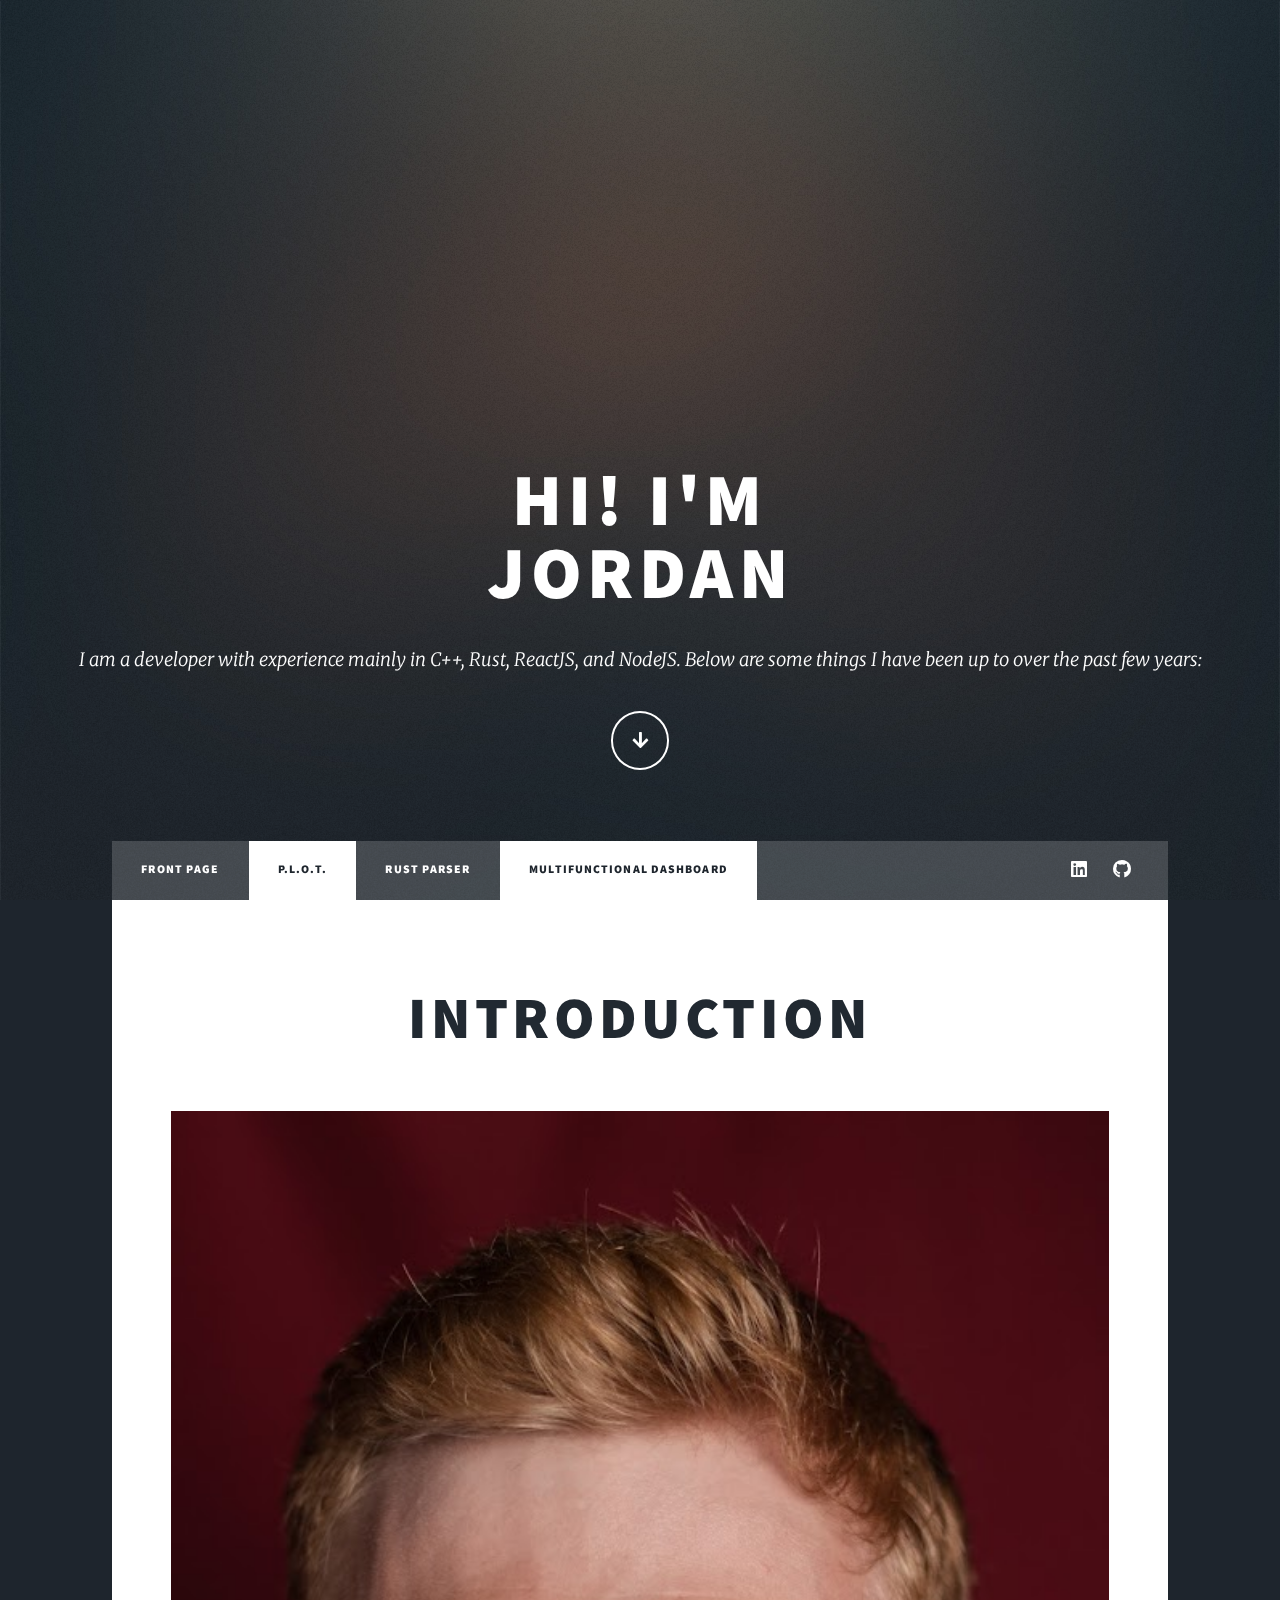
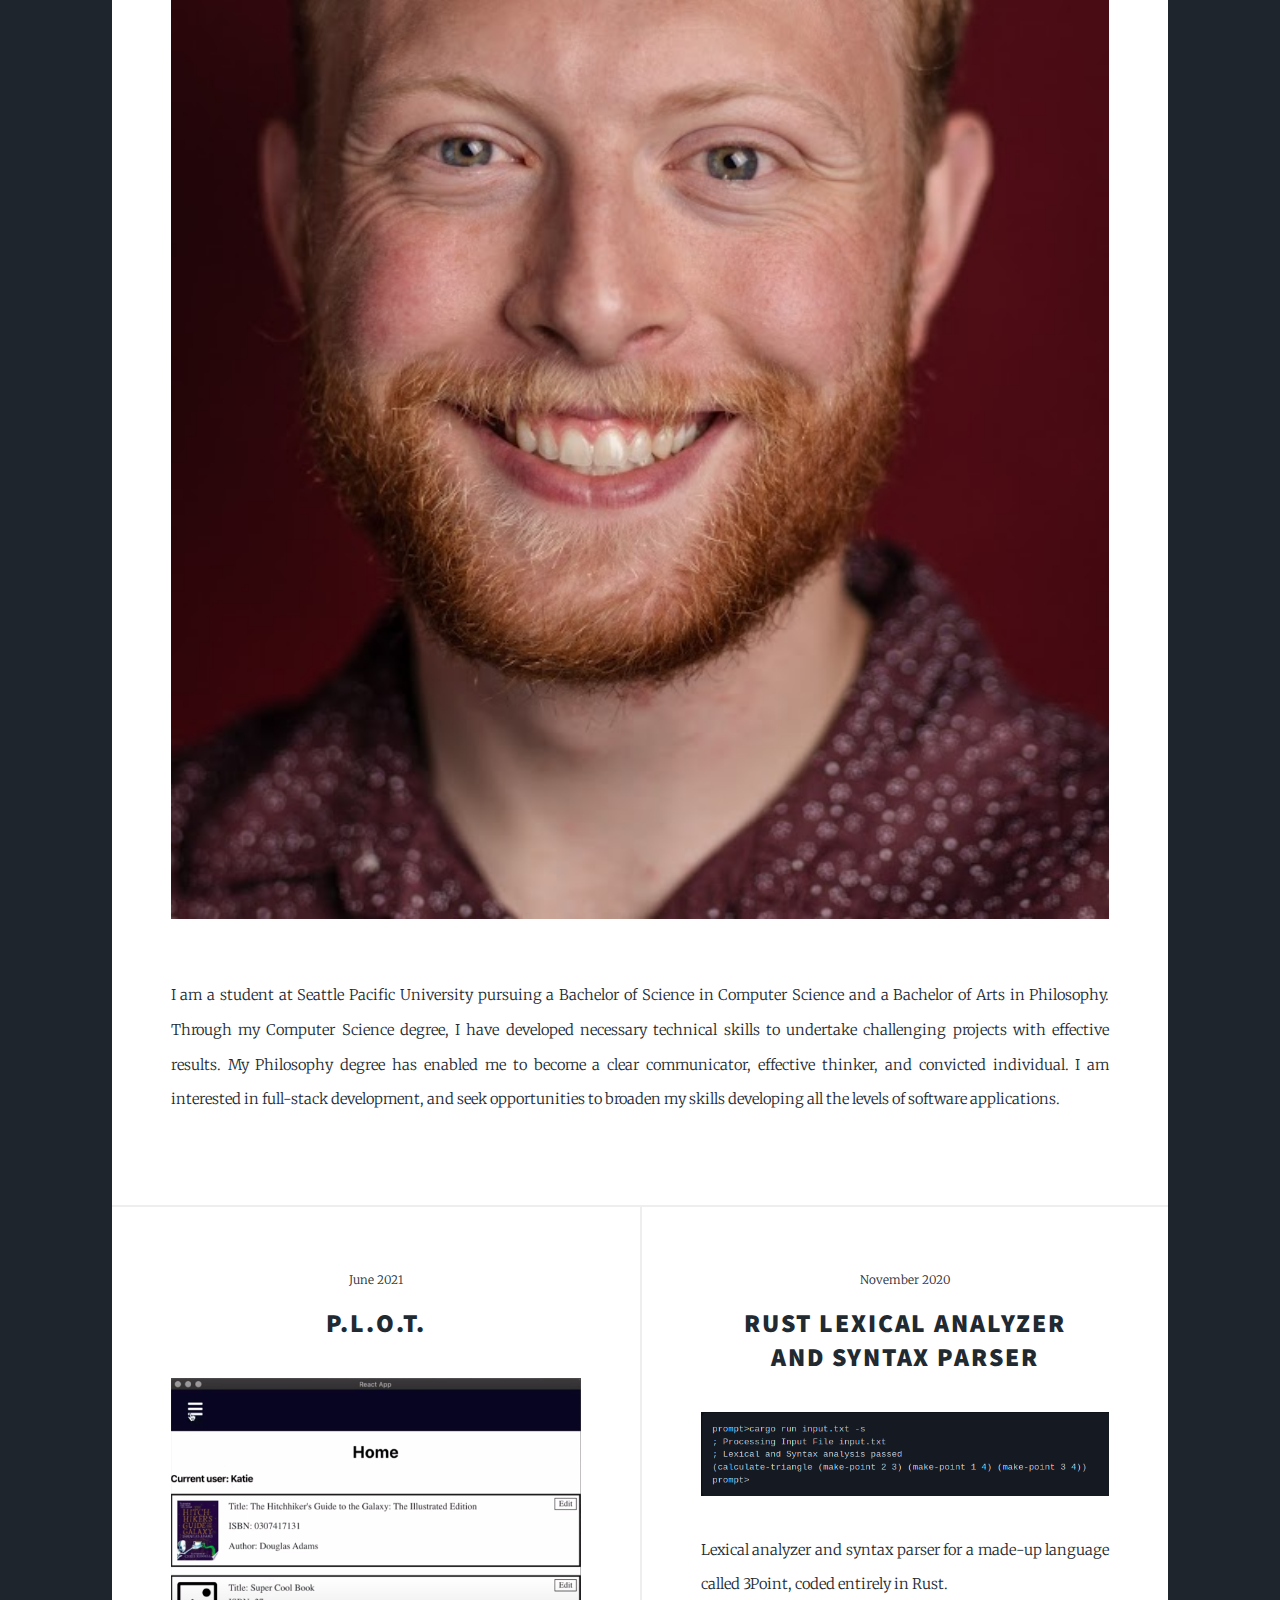
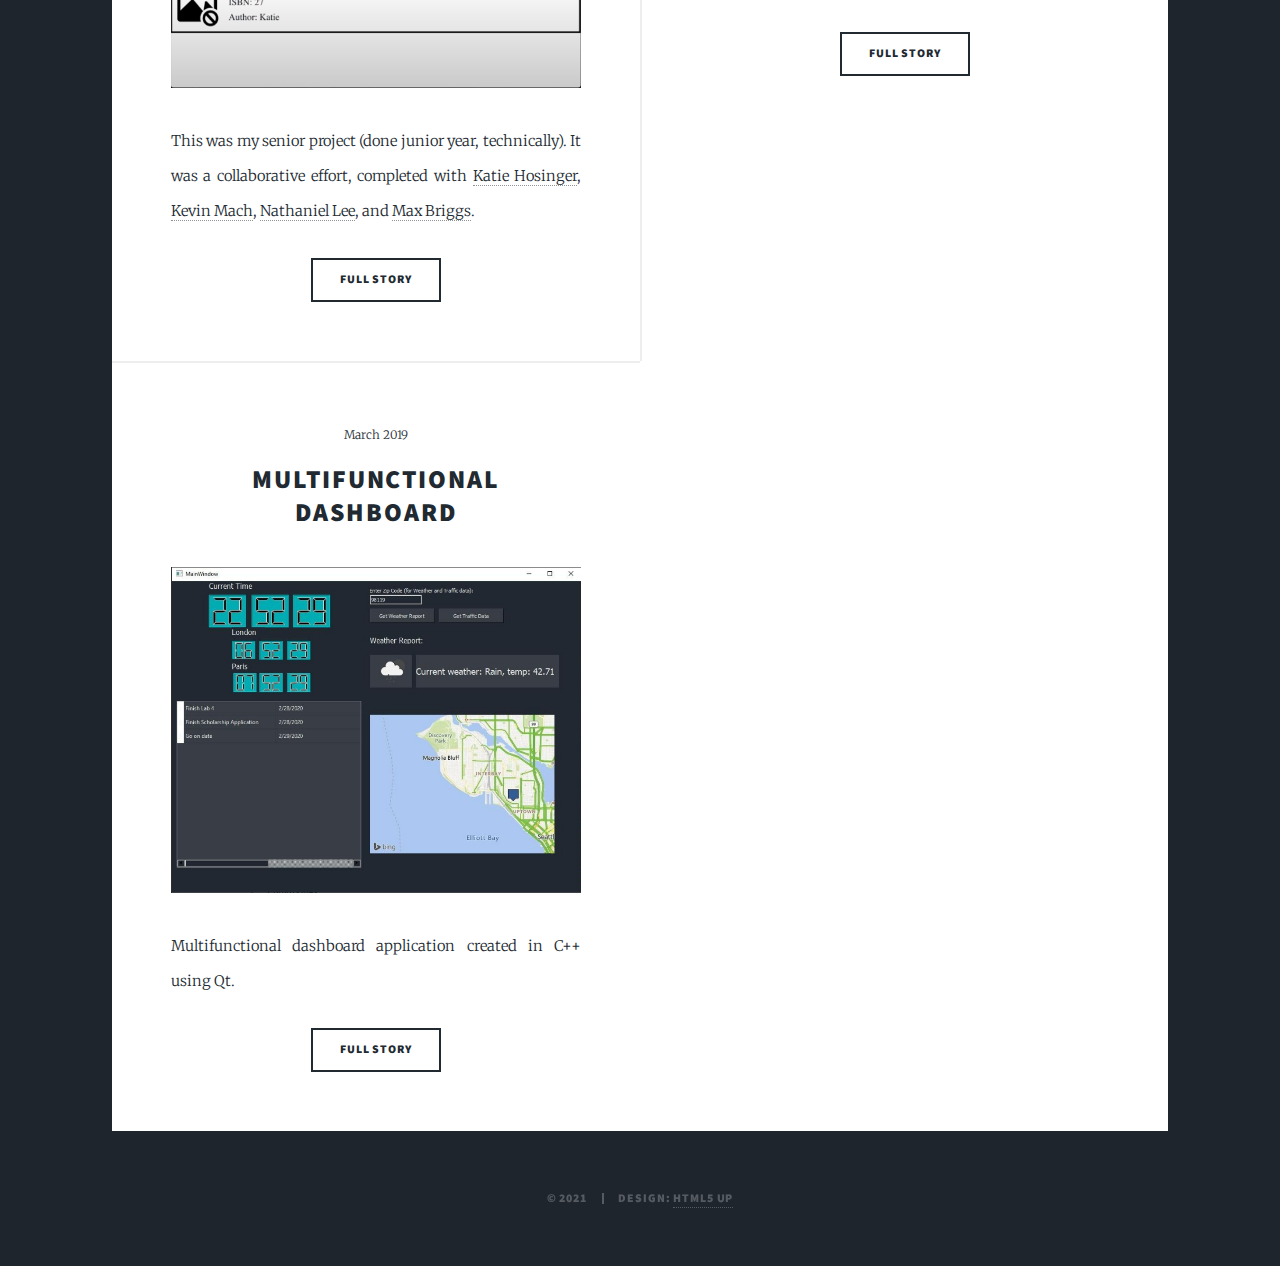
==== index.html @ b5e58eac "initial commit" ====
<!DOCTYPE HTML>
<!--
	Massively by HTML5 UP
	html5up.net | @ajlkn
	Free for personal and commercial use under the CCA 3.0 license (html5up.net/license)
-->
<html>
	<head>
		<title>Jordan Mielbrecht | Portfolio</title>
		<meta charset="utf-8" />
		<meta name="viewport" content="width=device-width, initial-scale=1, user-scalable=no" />
		<link rel="stylesheet" href="assets/css/main.css" />
		<noscript><link rel="stylesheet" href="assets/css/noscript.css" /></noscript>
	</head>
	<body class="is-preload">

		<!-- Wrapper -->
			<div id="wrapper" class="fade-in">

				<!-- Intro -->
					<div id="intro">
						<h1>Hi! I'm<br />
						Jordan</h1>
						<p>I am a developer with experience mainly in C++, Rust, ReactJS, and NodeJS. Below are some things I have been up to over the past few years:</p>
						<ul class="actions">
							<li><a href="#header" class="button icon solid solo fa-arrow-down scrolly">Continue</a></li>
						</ul>
					</div>

				<!-- Header -->
					<header id="header">
					</header>

				<!-- Nav -->
					<nav id="nav">
						<ul class="links">
							<li><a href="index.html">Front Page</a></li>
							<li class="active"><a href="plot.html">P.L.O.T.</a></li>
							<li><a href="rust-parser.html">Rust Parser</a></li>
							<li class="active"><a href="dashboard-app.html">Multifunctional Dashboard</a></li>
						</ul>
						<ul class="icons">
							<li><a href="https://www.linkedin.com/in/jmielbrecht/" class="icon brands fa-linkedin"><span class="label">LinkedIn</span></a></li>
							<li><a href="https://github.com/JMielbrecht" class="icon brands fa-github"><span class="label">GitHub</span></a></li>
						</ul>
					</nav>

				<!-- Main -->
					<div id="main">

						<!-- Featured Post -->
							<article class="post featured">
								<header class="major">
									<h2><a href="#">Introduction<br /></a></h2>
	
								</header>
								<a href="#" class="image main"><img src="images/Jordan.jpg" alt="" /></a>
								<p>I am a student at Seattle Pacific University pursuing a Bachelor of Science in Computer Science and a Bachelor of Arts in Philosophy. Through my Computer Science degree, I have developed necessary technical skills to undertake challenging projects with effective results. My Philosophy degree has enabled me to become a clear communicator, effective thinker, and convicted individual. I am interested in full-stack development, and seek opportunities to broaden my skills developing all the levels of software applications.</p>
							</article>

						<!-- Posts -->
							<section class="posts">
								<article>
									<header>
										<span class="date">June 2021</span>
										<h2><a href="#">P.L.O.T.</a></h2>
									</header>
									<a href="#" class="image fit"><img src="images/plot_home.png" alt="" /></a>
									<p>This was my senior project (done junior year, technically). It was a collaborative effort, completed with <a href="https://www.linkedin.com/in/katie-honsinger/", target="_blank">Katie Hosinger</a>, <a href="https://www.linkedin.com/in/kevin-mach/", target="_blank">Kevin Mach</a>, <a href="https://www.linkedin.com/in/nathan-lee-bb2b67109/" target="_blank">Nathaniel Lee</a>, and <a href="https://www.linkedin.com/in/max-briggs-783755198/" target="_blank">Max Briggs</a>.</p>
									<ul class="actions special">
										<li><a href="plot.html" class="button">Full Story</a></li>
									</ul>
								</article>
								<article>
									<header>
										<span class="date">November 2020</span>
										<h2><a href="#">Rust Lexical Analyzer <br/>and Syntax Parser</h2>
									</header>
									<a href="#" class="image fit"><img src="images/rust-parser.png" alt="" /></a>
									<p>Lexical analyzer and syntax parser for a made-up language called 3Point, coded entirely in Rust.</p>
									<ul class="actions special">
										<li><a href="rust-parser.html" class="button">Full Story</a></li>
									</ul>
								</article>
								<article>
									<header>
										<span class="date">March 2019</span>
										<h2><a href="#">Multifunctional Dashboard</h2>
									</header>
									<a href="#" class="image fit"><img src="images/dashboard.png" alt="" /></a>
									<p>Multifunctional dashboard application created in C++ using Qt.</p>
									<ul class="actions special">
										<li><a href="dashboard-app.html" class="button">Full Story</a></li>
									</ul>
								</article>
							</section>


					</div>

				<!-- Copyright -->
					<div id="copyright">
						<ul><li>&copy; 2021</li><li>Design: <a href="https://html5up.net">HTML5 UP</a></li></ul>
					</div>

			</div>

		<!-- Scripts -->
			<script src="assets/js/jquery.min.js"></script>
			<script src="assets/js/jquery.scrollex.min.js"></script>
			<script src="assets/js/jquery.scrolly.min.js"></script>
			<script src="assets/js/browser.min.js"></script>
			<script src="assets/js/breakpoints.min.js"></script>
			<script src="assets/js/util.js"></script>
			<script src="assets/js/main.js"></script>

	</body>
</html>
---- assets/css/main.css ----
@import url(fontawesome-all.min.css);
@import url("https://fonts.googleapis.com/css?family=Merriweather:300,700,300italic,700italic|Source+Sans+Pro:900");

/*
	Massively by HTML5 UP
	html5up.net | @ajlkn
	Free for personal and commercial use under the CCA 3.0 license (html5up.net/license)
*/

html, body, div, span, applet, object,
iframe, h1, h2, h3, h4, h5, h6, p, blockquote,
pre, a, abbr, acronym, address, big, cite,
code, del, dfn, em, img, ins, kbd, q, s, samp,
small, strike, strong, sub, sup, tt, var, b,
u, i, center, dl, dt, dd, ol, ul, li, fieldset,
form, label, legend, table, caption, tbody,
tfoot, thead, tr, th, td, article, aside,
canvas, details, embed, figure, figcaption,
footer, header, hgroup, menu, nav, output, ruby,
section, summary, time, mark, audio, video {
	margin: 0;
	padding: 0;
	border: 0;
	font-size: 100%;
	font: inherit;
	vertical-align: baseline;}

article, aside, details, figcaption, figure,
footer, header, hgroup, menu, nav, section {
	display: block;}

body {
	line-height: 1;
}

ol, ul {
	list-style: none;
}

blockquote, q {
	quotes: none;
}

	blockquote:before, blockquote:after, q:before, q:after {
		content: '';
		content: none;
	}

table {
	border-collapse: collapse;
	border-spacing: 0;
}

body {
	-webkit-text-size-adjust: none;
}

mark {
	background-color: transparent;
	color: inherit;
}

input::-moz-focus-inner {
	border: 0;
	padding: 0;
}

input, select, textarea {
	-moz-appearance: none;
	-webkit-appearance: none;
	-ms-appearance: none;
	appearance: none;
}

/* Basic */

	@-ms-viewport {
		width: device-width;
	}

	body {
		-ms-overflow-style: scrollbar;
	}

	@media screen and (max-width: 480px) {

		html, body {
			min-width: 320px;
		}

	}

	html {
		box-sizing: border-box;
	}

	*, *:before, *:after {
		box-sizing: inherit;
	}

	body {
		background-color: #1e252d;
	}

		body.is-preload *, body.is-preload *:before, body.is-preload *:after {
			-moz-animation: none !important;
			-webkit-animation: none !important;
			-ms-animation: none !important;
			animation: none !important;
			-moz-transition: none !important;
			-webkit-transition: none !important;
			-ms-transition: none !important;
			transition: none !important;
		}

/* Type */

	html {
		font-size: 16pt;
	}

		@media screen and (max-width: 1680px) {

			html {
				font-size: 12pt;
			}

		}

		@media screen and (max-width: 1280px) {

			html {
				font-size: 11pt;
			}

		}

		@media screen and (max-width: 360px) {

			html {
				font-size: 10pt;
			}

		}

	body {
		color: #212931;
	}

	body, input, select, textarea {
		font-family: "Merriweather", Georgia, serif;
		font-weight: 300;
		font-size: 1rem;
		line-height: 2.375;
	}

	a {
		-moz-transition: color 0.2s ease-in-out, background-color 0.2s ease-in-out, border-color 0.2s ease-in-out, box-shadow 0.2s ease-in-out;
		-webkit-transition: color 0.2s ease-in-out, background-color 0.2s ease-in-out, border-color 0.2s ease-in-out, box-shadow 0.2s ease-in-out;
		-ms-transition: color 0.2s ease-in-out, background-color 0.2s ease-in-out, border-color 0.2s ease-in-out, box-shadow 0.2s ease-in-out;
		transition: color 0.2s ease-in-out, background-color 0.2s ease-in-out, border-color 0.2s ease-in-out, box-shadow 0.2s ease-in-out;
		border-bottom: dotted 1px;
		text-decoration: none;
	}

		a:hover {
			border-bottom-color: transparent;
		}

	strong, b {
		font-weight: 600;
	}

	em, i {
		font-style: italic;
	}

	p {
		text-align: justify;
		margin: 0 0 2rem 0;
	}

	h1, h2, h3, h4, h5, h6 {
		font-family: "Source Sans Pro", Helvetica, sans-serif;
		font-weight: 900;
		line-height: 1.5;
		letter-spacing: 0.075em;
		text-transform: uppercase;
		margin: 0 0 1rem 0;
	}

		h1 a, h2 a, h3 a, h4 a, h5 a, h6 a {
			border-bottom: 0;
			color: inherit;
			text-decoration: none;
		}

	h1 {
		font-size: 4rem;
		line-height: 1.1;
		margin: 0 0 2rem 0;
	}

	h2 {
		font-size: 1.75rem;
		line-height: 1.3;
		margin: 0 0 1.5rem 0;
	}

	h3 {
		font-size: 1.25rem;
		margin: 0 0 1.5rem 0;
	}

	h4 {
		font-size: 1rem;
	}

	h5 {
		font-size: 0.9rem;
	}

	h6 {
		font-size: 0.8rem;
	}

	sub {
		font-size: 0.8rem;
		position: relative;
		top: 0.5rem;
	}

	sup {
		font-size: 0.8rem;
		position: relative;
		top: -0.5rem;
	}

	blockquote {
		border-left: solid 4px;
		font-style: italic;
		margin: 0 0 2rem 0;
		padding: 0.5rem 0 0.5rem 2rem;
	}

	code {
		border: solid 2px;
		font-family: "Courier New", monospace;
		font-size: 0.9rem;
		margin: 0 0.25rem;
		padding: 0.25rem 0.65rem;
	}

	pre {
		-webkit-overflow-scrolling: touch;
		font-family: "Courier New", monospace;
		font-size: 0.9rem;
		margin: 0 0 2rem 0;
	}

		pre code {
			display: block;
			line-height: 1.75;
			padding: 1rem 1.5rem;
			overflow-x: auto;
		}

	hr {
		border: 0;
		border-bottom: solid 2px;
		margin: 3rem 0;
	}

		hr.major {
			margin: 5rem 0;
		}

	.align-left {
		text-align: left;
	}

	.align-center {
		text-align: center;
	}

	.align-right {
		text-align: right;
	}

	input, select, textarea {
		color: #212931;
	}

	a {
		color: #212931;
		border-bottom-color: rgba(33, 41, 49, 0.5);
	}

		a:hover {
			border-bottom-color: transparent;
			color: #18bfef !important;
		}

	strong, b {
		color: #212931;
	}

	h1, h2, h3, h4, h5, h6 {
		color: #212931;
	}

	blockquote {
		border-left-color: #eeeeee;
	}

	code {
		background: rgba(220, 220, 220, 0.25);
		border-color: #eeeeee;
	}

	hr {
		border-bottom-color: #eeeeee;
	}

/* Row */

	.row {
		display: flex;
		flex-wrap: wrap;
		box-sizing: border-box;
		align-items: stretch;
	}

		.row > * {
			box-sizing: border-box;
		}

		.row.gtr-uniform > * > :last-child {
			margin-bottom: 0;
		}

		.row.aln-left {
			justify-content: flex-start;
		}

		.row.aln-center {
			justify-content: center;
		}

		.row.aln-right {
			justify-content: flex-end;
		}

		.row.aln-top {
			align-items: flex-start;
		}

		.row.aln-middle {
			align-items: center;
		}

		.row.aln-bottom {
			align-items: flex-end;
		}

		.row > .imp {
			order: -1;
		}

		.row > .col-1 {
			width: 8.33333%;
		}

		.row > .off-1 {
			margin-left: 8.33333%;
		}

		.row > .col-2 {
			width: 16.66667%;
		}

		.row > .off-2 {
			margin-left: 16.66667%;
		}

		.row > .col-3 {
			width: 25%;
		}

		.row > .off-3 {
			margin-left: 25%;
		}

		.row > .col-4 {
			width: 33.33333%;
		}

		.row > .off-4 {
			margin-left: 33.33333%;
		}

		.row > .col-5 {
			width: 41.66667%;
		}

		.row > .off-5 {
			margin-left: 41.66667%;
		}

		.row > .col-6 {
			width: 50%;
		}

		.row > .off-6 {
			margin-left: 50%;
		}

		.row > .col-7 {
			width: 58.33333%;
		}

		.row > .off-7 {
			margin-left: 58.33333%;
		}

		.row > .col-8 {
			width: 66.66667%;
		}

		.row > .off-8 {
			margin-left: 66.66667%;
		}

		.row > .col-9 {
			width: 75%;
		}

		.row > .off-9 {
			margin-left: 75%;
		}

		.row > .col-10 {
			width: 83.33333%;
		}

		.row > .off-10 {
			margin-left: 83.33333%;
		}

		.row > .col-11 {
			width: 91.66667%;
		}

		.row > .off-11 {
			margin-left: 91.66667%;
		}

		.row > .col-12 {
			width: 100%;
		}

		.row > .off-12 {
			margin-left: 100%;
		}

		.row.gtr-0 {
			margin-top: 0;
			margin-left: 0rem;
		}

			.row.gtr-0 > * {
				padding: 0 0 0 0rem;
			}

			.row.gtr-0.gtr-uniform {
				margin-top: 0rem;
			}

				.row.gtr-0.gtr-uniform > * {
					padding-top: 0rem;
				}

		.row.gtr-25 {
			margin-top: 0;
			margin-left: -0.375rem;
		}

			.row.gtr-25 > * {
				padding: 0 0 0 0.375rem;
			}

			.row.gtr-25.gtr-uniform {
				margin-top: -0.375rem;
			}

				.row.gtr-25.gtr-uniform > * {
					padding-top: 0.375rem;
				}

		.row.gtr-50 {
			margin-top: 0;
			margin-left: -0.75rem;
		}

			.row.gtr-50 > * {
				padding: 0 0 0 0.75rem;
			}

			.row.gtr-50.gtr-uniform {
				margin-top: -0.75rem;
			}

				.row.gtr-50.gtr-uniform > * {
					padding-top: 0.75rem;
				}

		.row {
			margin-top: 0;
			margin-left: -1.5rem;
		}

			.row > * {
				padding: 0 0 0 1.5rem;
			}

			.row.gtr-uniform {
				margin-top: -1.5rem;
			}

				.row.gtr-uniform > * {
					padding-top: 1.5rem;
				}

		.row.gtr-150 {
			margin-top: 0;
			margin-left: -2.25rem;
		}

			.row.gtr-150 > * {
				padding: 0 0 0 2.25rem;
			}

			.row.gtr-150.gtr-uniform {
				margin-top: -2.25rem;
			}

				.row.gtr-150.gtr-uniform > * {
					padding-top: 2.25rem;
				}

		.row.gtr-200 {
			margin-top: 0;
			margin-left: -3rem;
		}

			.row.gtr-200 > * {
				padding: 0 0 0 3rem;
			}

			.row.gtr-200.gtr-uniform {
				margin-top: -3rem;
			}

				.row.gtr-200.gtr-uniform > * {
					padding-top: 3rem;
				}

		@media screen and (max-width: 1680px) {

			.row {
				display: flex;
				flex-wrap: wrap;
				box-sizing: border-box;
				align-items: stretch;
			}

				.row > * {
					box-sizing: border-box;
				}

				.row.gtr-uniform > * > :last-child {
					margin-bottom: 0;
				}

				.row.aln-left {
					justify-content: flex-start;
				}

				.row.aln-center {
					justify-content: center;
				}

				.row.aln-right {
					justify-content: flex-end;
				}

				.row.aln-top {
					align-items: flex-start;
				}

				.row.aln-middle {
					align-items: center;
				}

				.row.aln-bottom {
					align-items: flex-end;
				}

				.row > .imp-xlarge {
					order: -1;
				}

				.row > .col-1-xlarge {
					width: 8.33333%;
				}

				.row > .off-1-xlarge {
					margin-left: 8.33333%;
				}

				.row > .col-2-xlarge {
					width: 16.66667%;
				}

				.row > .off-2-xlarge {
					margin-left: 16.66667%;
				}

				.row > .col-3-xlarge {
					width: 25%;
				}

				.row > .off-3-xlarge {
					margin-left: 25%;
				}

				.row > .col-4-xlarge {
					width: 33.33333%;
				}

				.row > .off-4-xlarge {
					margin-left: 33.33333%;
				}

				.row > .col-5-xlarge {
					width: 41.66667%;
				}

				.row > .off-5-xlarge {
					margin-left: 41.66667%;
				}

				.row > .col-6-xlarge {
					width: 50%;
				}

				.row > .off-6-xlarge {
					margin-left: 50%;
				}

				.row > .col-7-xlarge {
					width: 58.33333%;
				}

				.row > .off-7-xlarge {
					margin-left: 58.33333%;
				}

				.row > .col-8-xlarge {
					width: 66.66667%;
				}

				.row > .off-8-xlarge {
					margin-left: 66.66667%;
				}

				.row > .col-9-xlarge {
					width: 75%;
				}

				.row > .off-9-xlarge {
					margin-left: 75%;
				}

				.row > .col-10-xlarge {
					width: 83.33333%;
				}

				.row > .off-10-xlarge {
					margin-left: 83.33333%;
				}

				.row > .col-11-xlarge {
					width: 91.66667%;
				}

				.row > .off-11-xlarge {
					margin-left: 91.66667%;
				}

				.row > .col-12-xlarge {
					width: 100%;
				}

				.row > .off-12-xlarge {
					margin-left: 100%;
				}

				.row.gtr-0 {
					margin-top: 0;
					margin-left: 0rem;
				}

					.row.gtr-0 > * {
						padding: 0 0 0 0rem;
					}

					.row.gtr-0.gtr-uniform {
						margin-top: 0rem;
					}

						.row.gtr-0.gtr-uniform > * {
							padding-top: 0rem;
						}

				.row.gtr-25 {
					margin-top: 0;
					margin-left: -0.375rem;
				}

					.row.gtr-25 > * {
						padding: 0 0 0 0.375rem;
					}

					.row.gtr-25.gtr-uniform {
						margin-top: -0.375rem;
					}

						.row.gtr-25.gtr-uniform > * {
							padding-top: 0.375rem;
						}

				.row.gtr-50 {
					margin-top: 0;
					margin-left: -0.75rem;
				}

					.row.gtr-50 > * {
						padding: 0 0 0 0.75rem;
					}

					.row.gtr-50.gtr-uniform {
						margin-top: -0.75rem;
					}

						.row.gtr-50.gtr-uniform > * {
							padding-top: 0.75rem;
						}

				.row {
					margin-top: 0;
					margin-left: -1.5rem;
				}

					.row > * {
						padding: 0 0 0 1.5rem;
					}

					.row.gtr-uniform {
						margin-top: -1.5rem;
					}

						.row.gtr-uniform > * {
							padding-top: 1.5rem;
						}

				.row.gtr-150 {
					margin-top: 0;
					margin-left: -2.25rem;
				}

					.row.gtr-150 > * {
						padding: 0 0 0 2.25rem;
					}

					.row.gtr-150.gtr-uniform {
						margin-top: -2.25rem;
					}

						.row.gtr-150.gtr-uniform > * {
							padding-top: 2.25rem;
						}

				.row.gtr-200 {
					margin-top: 0;
					margin-left: -3rem;
				}

					.row.gtr-200 > * {
						padding: 0 0 0 3rem;
					}

					.row.gtr-200.gtr-uniform {
						margin-top: -3rem;
					}

						.row.gtr-200.gtr-uniform > * {
							padding-top: 3rem;
						}

		}

		@media screen and (max-width: 1280px) {

			.row {
				display: flex;
				flex-wrap: wrap;
				box-sizing: border-box;
				align-items: stretch;
			}

				.row > * {
					box-sizing: border-box;
				}

				.row.gtr-uniform > * > :last-child {
					margin-bottom: 0;
				}

				.row.aln-left {
					justify-content: flex-start;
				}

				.row.aln-center {
					justify-content: center;
				}

				.row.aln-right {
					justify-content: flex-end;
				}

				.row.aln-top {
					align-items: flex-start;
				}

				.row.aln-middle {
					align-items: center;
				}

				.row.aln-bottom {
					align-items: flex-end;
				}

				.row > .imp-large {
					order: -1;
				}

				.row > .col-1-large {
					width: 8.33333%;
				}

				.row > .off-1-large {
					margin-left: 8.33333%;
				}

				.row > .col-2-large {
					width: 16.66667%;
				}

				.row > .off-2-large {
					margin-left: 16.66667%;
				}

				.row > .col-3-large {
					width: 25%;
				}

				.row > .off-3-large {
					margin-left: 25%;
				}

				.row > .col-4-large {
					width: 33.33333%;
				}

				.row > .off-4-large {
					margin-left: 33.33333%;
				}

				.row > .col-5-large {
					width: 41.66667%;
				}

				.row > .off-5-large {
					margin-left: 41.66667%;
				}

				.row > .col-6-large {
					width: 50%;
				}

				.row > .off-6-large {
					margin-left: 50%;
				}

				.row > .col-7-large {
					width: 58.33333%;
				}

				.row > .off-7-large {
					margin-left: 58.33333%;
				}

				.row > .col-8-large {
					width: 66.66667%;
				}

				.row > .off-8-large {
					margin-left: 66.66667%;
				}

				.row > .col-9-large {
					width: 75%;
				}

				.row > .off-9-large {
					margin-left: 75%;
				}

				.row > .col-10-large {
					width: 83.33333%;
				}

				.row > .off-10-large {
					margin-left: 83.33333%;
				}

				.row > .col-11-large {
					width: 91.66667%;
				}

				.row > .off-11-large {
					margin-left: 91.66667%;
				}

				.row > .col-12-large {
					width: 100%;
				}

				.row > .off-12-large {
					margin-left: 100%;
				}

				.row.gtr-0 {
					margin-top: 0;
					margin-left: 0rem;
				}

					.row.gtr-0 > * {
						padding: 0 0 0 0rem;
					}

					.row.gtr-0.gtr-uniform {
						margin-top: 0rem;
					}

						.row.gtr-0.gtr-uniform > * {
							padding-top: 0rem;
						}

				.row.gtr-25 {
					margin-top: 0;
					margin-left: -0.375rem;
				}

					.row.gtr-25 > * {
						padding: 0 0 0 0.375rem;
					}

					.row.gtr-25.gtr-uniform {
						margin-top: -0.375rem;
					}

						.row.gtr-25.gtr-uniform > * {
							padding-top: 0.375rem;
						}

				.row.gtr-50 {
					margin-top: 0;
					margin-left: -0.75rem;
				}

					.row.gtr-50 > * {
						padding: 0 0 0 0.75rem;
					}

					.row.gtr-50.gtr-uniform {
						margin-top: -0.75rem;
					}

						.row.gtr-50.gtr-uniform > * {
							padding-top: 0.75rem;
						}

				.row {
					margin-top: 0;
					margin-left: -1.5rem;
				}

					.row > * {
						padding: 0 0 0 1.5rem;
					}

					.row.gtr-uniform {
						margin-top: -1.5rem;
					}

						.row.gtr-uniform > * {
							padding-top: 1.5rem;
						}

				.row.gtr-150 {
					margin-top: 0;
					margin-left: -2.25rem;
				}

					.row.gtr-150 > * {
						padding: 0 0 0 2.25rem;
					}

					.row.gtr-150.gtr-uniform {
						margin-top: -2.25rem;
					}

						.row.gtr-150.gtr-uniform > * {
							padding-top: 2.25rem;
						}

				.row.gtr-200 {
					margin-top: 0;
					margin-left: -3rem;
				}

					.row.gtr-200 > * {
						padding: 0 0 0 3rem;
					}

					.row.gtr-200.gtr-uniform {
						margin-top: -3rem;
					}

						.row.gtr-200.gtr-uniform > * {
							padding-top: 3rem;
						}

		}

		@media screen and (max-width: 980px) {

			.row {
				display: flex;
				flex-wrap: wrap;
				box-sizing: border-box;
				align-items: stretch;
			}

				.row > * {
					box-sizing: border-box;
				}

				.row.gtr-uniform > * > :last-child {
					margin-bottom: 0;
				}

				.row.aln-left {
					justify-content: flex-start;
				}

				.row.aln-center {
					justify-content: center;
				}

				.row.aln-right {
					justify-content: flex-end;
				}

				.row.aln-top {
					align-items: flex-start;
				}

				.row.aln-middle {
					align-items: center;
				}

				.row.aln-bottom {
					align-items: flex-end;
				}

				.row > .imp-medium {
					order: -1;
				}

				.row > .col-1-medium {
					width: 8.33333%;
				}

				.row > .off-1-medium {
					margin-left: 8.33333%;
				}

				.row > .col-2-medium {
					width: 16.66667%;
				}

				.row > .off-2-medium {
					margin-left: 16.66667%;
				}

				.row > .col-3-medium {
					width: 25%;
				}

				.row > .off-3-medium {
					margin-left: 25%;
				}

				.row > .col-4-medium {
					width: 33.33333%;
				}

				.row > .off-4-medium {
					margin-left: 33.33333%;
				}

				.row > .col-5-medium {
					width: 41.66667%;
				}

				.row > .off-5-medium {
					margin-left: 41.66667%;
				}

				.row > .col-6-medium {
					width: 50%;
				}

				.row > .off-6-medium {
					margin-left: 50%;
				}

				.row > .col-7-medium {
					width: 58.33333%;
				}

				.row > .off-7-medium {
					margin-left: 58.33333%;
				}

				.row > .col-8-medium {
					width: 66.66667%;
				}

				.row > .off-8-medium {
					margin-left: 66.66667%;
				}

				.row > .col-9-medium {
					width: 75%;
				}

				.row > .off-9-medium {
					margin-left: 75%;
				}

				.row > .col-10-medium {
					width: 83.33333%;
				}

				.row > .off-10-medium {
					margin-left: 83.33333%;
				}

				.row > .col-11-medium {
					width: 91.66667%;
				}

				.row > .off-11-medium {
					margin-left: 91.66667%;
				}

				.row > .col-12-medium {
					width: 100%;
				}

				.row > .off-12-medium {
					margin-left: 100%;
				}

				.row.gtr-0 {
					margin-top: 0;
					margin-left: 0rem;
				}

					.row.gtr-0 > * {
						padding: 0 0 0 0rem;
					}

					.row.gtr-0.gtr-uniform {
						margin-top: 0rem;
					}

						.row.gtr-0.gtr-uniform > * {
							padding-top: 0rem;
						}

				.row.gtr-25 {
					margin-top: 0;
					margin-left: -0.375rem;
				}

					.row.gtr-25 > * {
						padding: 0 0 0 0.375rem;
					}

					.row.gtr-25.gtr-uniform {
						margin-top: -0.375rem;
					}

						.row.gtr-25.gtr-uniform > * {
							padding-top: 0.375rem;
						}

				.row.gtr-50 {
					margin-top: 0;
					margin-left: -0.75rem;
				}

					.row.gtr-50 > * {
						padding: 0 0 0 0.75rem;
					}

					.row.gtr-50.gtr-uniform {
						margin-top: -0.75rem;
					}

						.row.gtr-50.gtr-uniform > * {
							padding-top: 0.75rem;
						}

				.row {
					margin-top: 0;
					margin-left: -1.5rem;
				}

					.row > * {
						padding: 0 0 0 1.5rem;
					}

					.row.gtr-uniform {
						margin-top: -1.5rem;
					}

						.row.gtr-uniform > * {
							padding-top: 1.5rem;
						}

				.row.gtr-150 {
					margin-top: 0;
					margin-left: -2.25rem;
				}

					.row.gtr-150 > * {
						padding: 0 0 0 2.25rem;
					}

					.row.gtr-150.gtr-uniform {
						margin-top: -2.25rem;
					}

						.row.gtr-150.gtr-uniform > * {
							padding-top: 2.25rem;
						}

				.row.gtr-200 {
					margin-top: 0;
					margin-left: -3rem;
				}

					.row.gtr-200 > * {
						padding: 0 0 0 3rem;
					}

					.row.gtr-200.gtr-uniform {
						margin-top: -3rem;
					}

						.row.gtr-200.gtr-uniform > * {
							padding-top: 3rem;
						}

		}

		@media screen and (max-width: 736px) {

			.row {
				display: flex;
				flex-wrap: wrap;
				box-sizing: border-box;
				align-items: stretch;
			}

				.row > * {
					box-sizing: border-box;
				}

				.row.gtr-uniform > * > :last-child {
					margin-bottom: 0;
				}

				.row.aln-left {
					justify-content: flex-start;
				}

				.row.aln-center {
					justify-content: center;
				}

				.row.aln-right {
					justify-content: flex-end;
				}

				.row.aln-top {
					align-items: flex-start;
				}

				.row.aln-middle {
					align-items: center;
				}

				.row.aln-bottom {
					align-items: flex-end;
				}

				.row > .imp-small {
					order: -1;
				}

				.row > .col-1-small {
					width: 8.33333%;
				}

				.row > .off-1-small {
					margin-left: 8.33333%;
				}

				.row > .col-2-small {
					width: 16.66667%;
				}

				.row > .off-2-small {
					margin-left: 16.66667%;
				}

				.row > .col-3-small {
					width: 25%;
				}

				.row > .off-3-small {
					margin-left: 25%;
				}

				.row > .col-4-small {
					width: 33.33333%;
				}

				.row > .off-4-small {
					margin-left: 33.33333%;
				}

				.row > .col-5-small {
					width: 41.66667%;
				}

				.row > .off-5-small {
					margin-left: 41.66667%;
				}

				.row > .col-6-small {
					width: 50%;
				}

				.row > .off-6-small {
					margin-left: 50%;
				}

				.row > .col-7-small {
					width: 58.33333%;
				}

				.row > .off-7-small {
					margin-left: 58.33333%;
				}

				.row > .col-8-small {
					width: 66.66667%;
				}

				.row > .off-8-small {
					margin-left: 66.66667%;
				}

				.row > .col-9-small {
					width: 75%;
				}

				.row > .off-9-small {
					margin-left: 75%;
				}

				.row > .col-10-small {
					width: 83.33333%;
				}

				.row > .off-10-small {
					margin-left: 83.33333%;
				}

				.row > .col-11-small {
					width: 91.66667%;
				}

				.row > .off-11-small {
					margin-left: 91.66667%;
				}

				.row > .col-12-small {
					width: 100%;
				}

				.row > .off-12-small {
					margin-left: 100%;
				}

				.row.gtr-0 {
					margin-top: 0;
					margin-left: 0rem;
				}

					.row.gtr-0 > * {
						padding: 0 0 0 0rem;
					}

					.row.gtr-0.gtr-uniform {
						margin-top: 0rem;
					}

						.row.gtr-0.gtr-uniform > * {
							padding-top: 0rem;
						}

				.row.gtr-25 {
					margin-top: 0;
					margin-left: -0.375rem;
				}

					.row.gtr-25 > * {
						padding: 0 0 0 0.375rem;
					}

					.row.gtr-25.gtr-uniform {
						margin-top: -0.375rem;
					}

						.row.gtr-25.gtr-uniform > * {
							padding-top: 0.375rem;
						}

				.row.gtr-50 {
					margin-top: 0;
					margin-left: -0.75rem;
				}

					.row.gtr-50 > * {
						padding: 0 0 0 0.75rem;
					}

					.row.gtr-50.gtr-uniform {
						margin-top: -0.75rem;
					}

						.row.gtr-50.gtr-uniform > * {
							padding-top: 0.75rem;
						}

				.row {
					margin-top: 0;
					margin-left: -1.5rem;
				}

					.row > * {
						padding: 0 0 0 1.5rem;
					}

					.row.gtr-uniform {
						margin-top: -1.5rem;
					}

						.row.gtr-uniform > * {
							padding-top: 1.5rem;
						}

				.row.gtr-150 {
					margin-top: 0;
					margin-left: -2.25rem;
				}

					.row.gtr-150 > * {
						padding: 0 0 0 2.25rem;
					}

					.row.gtr-150.gtr-uniform {
						margin-top: -2.25rem;
					}

						.row.gtr-150.gtr-uniform > * {
							padding-top: 2.25rem;
						}

				.row.gtr-200 {
					margin-top: 0;
					margin-left: -3rem;
				}

					.row.gtr-200 > * {
						padding: 0 0 0 3rem;
					}

					.row.gtr-200.gtr-uniform {
						margin-top: -3rem;
					}

						.row.gtr-200.gtr-uniform > * {
							padding-top: 3rem;
						}

		}

		@media screen and (max-width: 480px) {

			.row {
				display: flex;
				flex-wrap: wrap;
				box-sizing: border-box;
				align-items: stretch;
			}

				.row > * {
					box-sizing: border-box;
				}

				.row.gtr-uniform > * > :last-child {
					margin-bottom: 0;
				}

				.row.aln-left {
					justify-content: flex-start;
				}

				.row.aln-center {
					justify-content: center;
				}

				.row.aln-right {
					justify-content: flex-end;
				}

				.row.aln-top {
					align-items: flex-start;
				}

				.row.aln-middle {
					align-items: center;
				}

				.row.aln-bottom {
					align-items: flex-end;
				}

				.row > .imp-xsmall {
					order: -1;
				}

				.row > .col-1-xsmall {
					width: 8.33333%;
				}

				.row > .off-1-xsmall {
					margin-left: 8.33333%;
				}

				.row > .col-2-xsmall {
					width: 16.66667%;
				}

				.row > .off-2-xsmall {
					margin-left: 16.66667%;
				}

				.row > .col-3-xsmall {
					width: 25%;
				}

				.row > .off-3-xsmall {
					margin-left: 25%;
				}

				.row > .col-4-xsmall {
					width: 33.33333%;
				}

				.row > .off-4-xsmall {
					margin-left: 33.33333%;
				}

				.row > .col-5-xsmall {
					width: 41.66667%;
				}

				.row > .off-5-xsmall {
					margin-left: 41.66667%;
				}

				.row > .col-6-xsmall {
					width: 50%;
				}

				.row > .off-6-xsmall {
					margin-left: 50%;
				}

				.row > .col-7-xsmall {
					width: 58.33333%;
				}

				.row > .off-7-xsmall {
					margin-left: 58.33333%;
				}

				.row > .col-8-xsmall {
					width: 66.66667%;
				}

				.row > .off-8-xsmall {
					margin-left: 66.66667%;
				}

				.row > .col-9-xsmall {
					width: 75%;
				}

				.row > .off-9-xsmall {
					margin-left: 75%;
				}

				.row > .col-10-xsmall {
					width: 83.33333%;
				}

				.row > .off-10-xsmall {
					margin-left: 83.33333%;
				}

				.row > .col-11-xsmall {
					width: 91.66667%;
				}

				.row > .off-11-xsmall {
					margin-left: 91.66667%;
				}

				.row > .col-12-xsmall {
					width: 100%;
				}

				.row > .off-12-xsmall {
					margin-left: 100%;
				}

				.row.gtr-0 {
					margin-top: 0;
					margin-left: 0rem;
				}

					.row.gtr-0 > * {
						padding: 0 0 0 0rem;
					}

					.row.gtr-0.gtr-uniform {
						margin-top: 0rem;
					}

						.row.gtr-0.gtr-uniform > * {
							padding-top: 0rem;
						}

				.row.gtr-25 {
					margin-top: 0;
					margin-left: -0.375rem;
				}

					.row.gtr-25 > * {
						padding: 0 0 0 0.375rem;
					}

					.row.gtr-25.gtr-uniform {
						margin-top: -0.375rem;
					}

						.row.gtr-25.gtr-uniform > * {
							padding-top: 0.375rem;
						}

				.row.gtr-50 {
					margin-top: 0;
					margin-left: -0.75rem;
				}

					.row.gtr-50 > * {
						padding: 0 0 0 0.75rem;
					}

					.row.gtr-50.gtr-uniform {
						margin-top: -0.75rem;
					}

						.row.gtr-50.gtr-uniform > * {
							padding-top: 0.75rem;
						}

				.row {
					margin-top: 0;
					margin-left: -1.5rem;
				}

					.row > * {
						padding: 0 0 0 1.5rem;
					}

					.row.gtr-uniform {
						margin-top: -1.5rem;
					}

						.row.gtr-uniform > * {
							padding-top: 1.5rem;
						}

				.row.gtr-150 {
					margin-top: 0;
					margin-left: -2.25rem;
				}

					.row.gtr-150 > * {
						padding: 0 0 0 2.25rem;
					}

					.row.gtr-150.gtr-uniform {
						margin-top: -2.25rem;
					}

						.row.gtr-150.gtr-uniform > * {
							padding-top: 2.25rem;
						}

				.row.gtr-200 {
					margin-top: 0;
					margin-left: -3rem;
				}

					.row.gtr-200 > * {
						padding: 0 0 0 3rem;
					}

					.row.gtr-200.gtr-uniform {
						margin-top: -3rem;
					}

						.row.gtr-200.gtr-uniform > * {
							padding-top: 3rem;
						}

		}

		@media screen and (max-width: 360px) {

			.row {
				display: flex;
				flex-wrap: wrap;
				box-sizing: border-box;
				align-items: stretch;
			}

				.row > * {
					box-sizing: border-box;
				}

				.row.gtr-uniform > * > :last-child {
					margin-bottom: 0;
				}

				.row.aln-left {
					justify-content: flex-start;
				}

				.row.aln-center {
					justify-content: center;
				}

				.row.aln-right {
					justify-content: flex-end;
				}

				.row.aln-top {
					align-items: flex-start;
				}

				.row.aln-middle {
					align-items: center;
				}

				.row.aln-bottom {
					align-items: flex-end;
				}

				.row > .imp-xxsmall {
					order: -1;
				}

				.row > .col-1-xxsmall {
					width: 8.33333%;
				}

				.row > .off-1-xxsmall {
					margin-left: 8.33333%;
				}

				.row > .col-2-xxsmall {
					width: 16.66667%;
				}

				.row > .off-2-xxsmall {
					margin-left: 16.66667%;
				}

				.row > .col-3-xxsmall {
					width: 25%;
				}

				.row > .off-3-xxsmall {
					margin-left: 25%;
				}

				.row > .col-4-xxsmall {
					width: 33.33333%;
				}

				.row > .off-4-xxsmall {
					margin-left: 33.33333%;
				}

				.row > .col-5-xxsmall {
					width: 41.66667%;
				}

				.row > .off-5-xxsmall {
					margin-left: 41.66667%;
				}

				.row > .col-6-xxsmall {
					width: 50%;
				}

				.row > .off-6-xxsmall {
					margin-left: 50%;
				}

				.row > .col-7-xxsmall {
					width: 58.33333%;
				}

				.row > .off-7-xxsmall {
					margin-left: 58.33333%;
				}

				.row > .col-8-xxsmall {
					width: 66.66667%;
				}

				.row > .off-8-xxsmall {
					margin-left: 66.66667%;
				}

				.row > .col-9-xxsmall {
					width: 75%;
				}

				.row > .off-9-xxsmall {
					margin-left: 75%;
				}

				.row > .col-10-xxsmall {
					width: 83.33333%;
				}

				.row > .off-10-xxsmall {
					margin-left: 83.33333%;
				}

				.row > .col-11-xxsmall {
					width: 91.66667%;
				}

				.row > .off-11-xxsmall {
					margin-left: 91.66667%;
				}

				.row > .col-12-xxsmall {
					width: 100%;
				}

				.row > .off-12-xxsmall {
					margin-left: 100%;
				}

				.row.gtr-0 {
					margin-top: 0;
					margin-left: 0rem;
				}

					.row.gtr-0 > * {
						padding: 0 0 0 0rem;
					}

					.row.gtr-0.gtr-uniform {
						margin-top: 0rem;
					}

						.row.gtr-0.gtr-uniform > * {
							padding-top: 0rem;
						}

				.row.gtr-25 {
					margin-top: 0;
					margin-left: -0.375rem;
				}

					.row.gtr-25 > * {
						padding: 0 0 0 0.375rem;
					}

					.row.gtr-25.gtr-uniform {
						margin-top: -0.375rem;
					}

						.row.gtr-25.gtr-uniform > * {
							padding-top: 0.375rem;
						}

				.row.gtr-50 {
					margin-top: 0;
					margin-left: -0.75rem;
				}

					.row.gtr-50 > * {
						padding: 0 0 0 0.75rem;
					}

					.row.gtr-50.gtr-uniform {
						margin-top: -0.75rem;
					}

						.row.gtr-50.gtr-uniform > * {
							padding-top: 0.75rem;
						}

				.row {
					margin-top: 0;
					margin-left: -1.5rem;
				}

					.row > * {
						padding: 0 0 0 1.5rem;
					}

					.row.gtr-uniform {
						margin-top: -1.5rem;
					}

						.row.gtr-uniform > * {
							padding-top: 1.5rem;
						}

				.row.gtr-150 {
					margin-top: 0;
					margin-left: -2.25rem;
				}

					.row.gtr-150 > * {
						padding: 0 0 0 2.25rem;
					}

					.row.gtr-150.gtr-uniform {
						margin-top: -2.25rem;
					}

						.row.gtr-150.gtr-uniform > * {
							padding-top: 2.25rem;
						}

				.row.gtr-200 {
					margin-top: 0;
					margin-left: -3rem;
				}

					.row.gtr-200 > * {
						padding: 0 0 0 3rem;
					}

					.row.gtr-200.gtr-uniform {
						margin-top: -3rem;
					}

						.row.gtr-200.gtr-uniform > * {
							padding-top: 3rem;
						}

		}

/* Box */

	.box {
		border: solid 2px;
		margin-bottom: 2rem;
		padding: 1.5rem;
	}

		.box > :last-child,
		.box > :last-child > :last-child,
		.box > :last-child > :last-child > :last-child {
			margin-bottom: 0;
		}

		.box.alt {
			border: 0;
			border-radius: 0;
			padding: 0;
		}

	.box {
		border-color: #eeeeee;
	}

/* Button */

	input[type="submit"],
	input[type="reset"],
	input[type="button"],
	button,
	.button {
		-moz-appearance: none;
		-webkit-appearance: none;
		-ms-appearance: none;
		appearance: none;
		-moz-transition: background-color 0.2s ease-in-out, box-shadow 0.2s ease-in-out, color 0.2s ease-in-out;
		-webkit-transition: background-color 0.2s ease-in-out, box-shadow 0.2s ease-in-out, color 0.2s ease-in-out;
		-ms-transition: background-color 0.2s ease-in-out, box-shadow 0.2s ease-in-out, color 0.2s ease-in-out;
		transition: background-color 0.2s ease-in-out, box-shadow 0.2s ease-in-out, color 0.2s ease-in-out;
		border: 0;
		border-radius: 0;
		cursor: pointer;
		display: inline-block;
		font-family: "Source Sans Pro", Helvetica, sans-serif;
		font-size: 0.8rem;
		font-weight: 900;
		letter-spacing: 0.075em;
		height: 3rem;
		line-height: 3rem;
		padding: 0 2rem;
		text-align: center;
		text-decoration: none;
		text-transform: uppercase;
		white-space: nowrap;
	}

		input[type="submit"].icon:before,
		input[type="reset"].icon:before,
		input[type="button"].icon:before,
		button.icon:before,
		.button.icon:before {
			margin-right: 0.5rem;
		}

		input[type="submit"].icon.solo,
		input[type="reset"].icon.solo,
		input[type="button"].icon.solo,
		button.icon.solo,
		.button.icon.solo {
			position: relative;
			width: 4rem;
			height: 4rem;
			line-height: 4rem;
			border-radius: 4rem;
			text-indent: 4rem;
			overflow: hidden;
			padding: 0;
			white-space: nowrap;
		}

			input[type="submit"].icon.solo:before,
			input[type="reset"].icon.solo:before,
			input[type="button"].icon.solo:before,
			button.icon.solo:before,
			.button.icon.solo:before {
				position: absolute;
				display: block;
				top: 0;
				left: 0;
				width: inherit;
				height: inherit;
				line-height: inherit;
				font-size: 1.25rem;
				margin-right: 0;
				text-align: center;
				text-indent: 0;
			}

		input[type="submit"].fit,
		input[type="reset"].fit,
		input[type="button"].fit,
		button.fit,
		.button.fit {
			width: 100%;
		}

		input[type="submit"].small,
		input[type="reset"].small,
		input[type="button"].small,
		button.small,
		.button.small {
			font-size: 0.7rem;
			height: 2.5rem;
			line-height: 2.5rem;
			padding: 0 1.5rem;
		}

		input[type="submit"].large,
		input[type="reset"].large,
		input[type="button"].large,
		button.large,
		.button.large {
			font-size: 0.9rem;
			height: 3.5rem;
			line-height: 3.5rem;
			padding: 0 2.75rem;
		}

		@media screen and (max-width: 980px) {

			input[type="submit"],
			input[type="reset"],
			input[type="button"],
			button,
			.button {
				font-size: 0.9rem;
				height: 3.25rem;
				line-height: 3.25rem;
			}

				input[type="submit"].large,
				input[type="reset"].large,
				input[type="button"].large,
				button.large,
				.button.large {
					font-size: 1rem;
					height: 3.75rem;
					line-height: 3.75rem;
				}

		}

		input[type="submit"].disabled, input[type="submit"]:disabled,
		input[type="reset"].disabled,
		input[type="reset"]:disabled,
		input[type="button"].disabled,
		input[type="button"]:disabled,
		button.disabled,
		button:disabled,
		.button.disabled,
		.button:disabled {
			pointer-events: none;
			opacity: 0.25;
		}

	input[type="submit"],
	input[type="reset"],
	input[type="button"],
	button,
	.button {
		background-color: transparent;
		box-shadow: inset 0 0 0 2px #212931;
		color: #212931 !important;
	}

		input[type="submit"]:hover,
		input[type="reset"]:hover,
		input[type="button"]:hover,
		button:hover,
		.button:hover {
			box-shadow: inset 0 0 0 2px #18bfef;
			color: #18bfef !important;
		}

		input[type="submit"].primary,
		input[type="reset"].primary,
		input[type="button"].primary,
		button.primary,
		.button.primary {
			background-color: #212931;
			box-shadow: none;
			color: #ffffff !important;
		}

			input[type="submit"].primary:hover,
			input[type="reset"].primary:hover,
			input[type="button"].primary:hover,
			button.primary:hover,
			.button.primary:hover {
				background-color: #18bfef;
			}

/* Form */

	form {
		margin: 0 0 2rem 0;
	}

		form > :last-child {
			margin-bottom: 0;
		}

		form > .fields {
			display: -moz-flex;
			display: -webkit-flex;
			display: -ms-flex;
			display: flex;
			-moz-flex-wrap: wrap;
			-webkit-flex-wrap: wrap;
			-ms-flex-wrap: wrap;
			flex-wrap: wrap;
			width: calc(100% + 3rem);
			margin: -1.5rem 0 2rem -1.5rem;
		}

			form > .fields > .field {
				-moz-flex-grow: 0;
				-webkit-flex-grow: 0;
				-ms-flex-grow: 0;
				flex-grow: 0;
				-moz-flex-shrink: 0;
				-webkit-flex-shrink: 0;
				-ms-flex-shrink: 0;
				flex-shrink: 0;
				padding: 1.5rem 0 0 1.5rem;
				width: calc(100% - 1.5rem);
			}

				form > .fields > .field.half {
					width: calc(50% - 0.75rem);
				}

				form > .fields > .field.third {
					width: calc(100%/3 - 0.5rem);
				}

				form > .fields > .field.quarter {
					width: calc(25% - 0.375rem);
				}

		@media screen and (max-width: 480px) {

			form > .fields {
				width: calc(100% + 3rem);
				margin: -1.5rem 0 2rem -1.5rem;
			}

				form > .fields > .field {
					padding: 1.5rem 0 0 1.5rem;
					width: calc(100% - 1.5rem);
				}

					form > .fields > .field.half {
						width: calc(100% - 1.5rem);
					}

					form > .fields > .field.third {
						width: calc(100% - 1.5rem);
					}

					form > .fields > .field.quarter {
						width: calc(100% - 1.5rem);
					}

		}

	label {
		display: block;
		font-family: "Source Sans Pro", Helvetica, sans-serif;
		font-weight: 900;
		line-height: 1.5;
		letter-spacing: 0.075em;
		font-size: 0.8rem;
		text-transform: uppercase;
		margin: 0 0 0.75rem 0;
	}

		@media screen and (max-width: 980px) {

			label {
				font-size: 0.9rem;
			}

		}

	input[type="text"],
	input[type="password"],
	input[type="email"],
	select,
	textarea {
		-moz-appearance: none;
		-webkit-appearance: none;
		-ms-appearance: none;
		appearance: none;
		background: transparent;
		border-radius: 0;
		border: solid 2px;
		color: inherit;
		display: block;
		outline: 0;
		padding: 0 1rem;
		text-decoration: none;
		width: 100%;
	}

		input[type="text"]:invalid,
		input[type="password"]:invalid,
		input[type="email"]:invalid,
		select:invalid,
		textarea:invalid {
			box-shadow: none;
		}

	select {
		background-size: 1.25rem;
		background-repeat: no-repeat;
		background-position: calc(100% - 1rem) center;
		height: 3rem;
		padding-right: 3rem;
		text-overflow: ellipsis;
	}

		select:focus::-ms-value {
			background-color: transparent;
		}

		select::-ms-expand {
			display: none;
		}

	input[type="text"],
	input[type="password"],
	input[type="email"],
	select {
		height: 3rem;
	}

	textarea {
		padding: 0.75rem 1rem;
	}

	input[type="checkbox"],
	input[type="radio"] {
		-moz-appearance: none;
		-webkit-appearance: none;
		-ms-appearance: none;
		appearance: none;
		display: block;
		float: left;
		margin-right: -2rem;
		opacity: 0;
		width: 1rem;
		z-index: -1;
	}

		input[type="checkbox"] + label,
		input[type="radio"] + label {
			text-decoration: none;
			cursor: pointer;
			display: inline-block;
			font-size: 1rem;
			letter-spacing: 0;
			font-family: "Merriweather", Georgia, serif;
			text-transform: none;
			font-weight: 300;
			padding-left: 2.8rem;
			padding-right: 1rem;
			position: relative;
		}

			input[type="checkbox"] + label:before,
			input[type="radio"] + label:before {
				-moz-osx-font-smoothing: grayscale;
				-webkit-font-smoothing: antialiased;
				display: inline-block;
				font-style: normal;
				font-variant: normal;
				text-rendering: auto;
				line-height: 1;
				text-transform: none !important;
				font-family: 'Font Awesome 5 Free';
				font-weight: 900;
			}

			input[type="checkbox"] + label:before,
			input[type="radio"] + label:before {
				border-radius: 0;
				border: solid 2px;
				content: '';
				display: inline-block;
				font-size: 0.8rem;
				height: 1.8rem;
				left: 0;
				line-height: 1.65rem;
				position: absolute;
				text-align: center;
				top: -0.125rem;
				width: 1.8rem;
			}

		input[type="checkbox"]:checked + label:before,
		input[type="radio"]:checked + label:before {
			content: '\f00c';
		}

	input[type="checkbox"] + label:before {
		border-radius: 0;
	}

	input[type="radio"] + label:before {
		border-radius: 100%;
	}

	::-webkit-input-placeholder {
		opacity: 1.0;
	}

	:-moz-placeholder {
		opacity: 1.0;
	}

	::-moz-placeholder {
		opacity: 1.0;
	}

	:-ms-input-placeholder {
		opacity: 1.0;
	}

	label {
		color: #212931;
	}

	input[type="text"],
	input[type="password"],
	input[type="email"],
	select,
	textarea {
		border-color: #eeeeee;
	}

		input[type="text"]:focus,
		input[type="password"]:focus,
		input[type="email"]:focus,
		select:focus,
		textarea:focus {
			border-color: #18bfef;
		}

	select {
		background-image: url("data:image/svg+xml;charset=utf8,%3Csvg xmlns='http://www.w3.org/2000/svg' width='40' height='40' preserveAspectRatio='none' viewBox='0 0 40 40'%3E%3Cpath d='M9.4,12.3l10.4,10.4l10.4-10.4c0.2-0.2,0.5-0.4,0.9-0.4c0.3,0,0.6,0.1,0.9,0.4l3.3,3.3c0.2,0.2,0.4,0.5,0.4,0.9 c0,0.4-0.1,0.6-0.4,0.9L20.7,31.9c-0.2,0.2-0.5,0.4-0.9,0.4c-0.3,0-0.6-0.1-0.9-0.4L4.3,17.3c-0.2-0.2-0.4-0.5-0.4-0.9 c0-0.4,0.1-0.6,0.4-0.9l3.3-3.3c0.2-0.2,0.5-0.4,0.9-0.4S9.1,12.1,9.4,12.3z' fill='%23eeeeee' /%3E%3C/svg%3E");
	}

		select option {
			background-color: #ffffff;
			color: #212931;
		}

	.select-wrapper:before {
		color: #eeeeee;
	}

	input[type="checkbox"] + label,
	input[type="radio"] + label {
		color: #212931;
	}

		input[type="checkbox"] + label:before,
		input[type="radio"] + label:before {
			border-color: #eeeeee;
		}

	input[type="checkbox"]:checked + label:before,
	input[type="radio"]:checked + label:before {
		background-color: #212931;
		border-color: #212931;
		color: #ffffff;
	}

	input[type="checkbox"]:focus + label:before,
	input[type="radio"]:focus + label:before {
		border-color: #18bfef;
	}

	::-webkit-input-placeholder {
		color: #909498 !important;
	}

	:-moz-placeholder {
		color: #909498 !important;
	}

	::-moz-placeholder {
		color: #909498 !important;
	}

	:-ms-input-placeholder {
		color: #909498 !important;
	}

	.formerize-placeholder {
		color: #909498 !important;
	}

/* Icon */

	.icon {
		text-decoration: none;
		border-bottom: none;
		position: relative;
	}

		.icon:before {
			-moz-osx-font-smoothing: grayscale;
			-webkit-font-smoothing: antialiased;
			display: inline-block;
			font-style: normal;
			font-variant: normal;
			text-rendering: auto;
			line-height: 1;
			text-transform: none !important;
			font-family: 'Font Awesome 5 Free';
			font-weight: 400;
		}

		.icon > .label {
			display: none;
		}

		.icon:before {
			line-height: inherit;
		}

		.icon.solid:before {
			font-weight: 900;
		}

		.icon.brands:before {
			font-family: 'Font Awesome 5 Brands';
		}

/* Image */

	.image {
		border: 0;
		display: inline-block;
		position: relative;
	}

		.image img {
			display: block;
		}

		.image.left, .image.right {
			max-width: 40%;
		}

			.image.left img, .image.right img {
				width: 100%;
			}

		.image.left {
			float: left;
			margin: 0 2rem 2rem 0;
			top: 0.75rem;
		}

		.image.right {
			float: right;
			margin: 0 0 2rem 2rem;
			top: 0.75rem;
		}

		.image.fit {
			display: block;
			margin: 2.5rem 0;
			width: 100%;
		}

			.image.fit:first-child {
				margin-top: 0;
			}

			.image.fit img {
				width: 100%;
			}

		.image.main {
			display: block;
			margin: 4rem 0;
			width: 100%;
		}

			.image.main:first-child {
				margin-top: 0;
			}

			.image.main img {
				width: 100%;
			}

		@media screen and (max-width: 736px) {

			.image.fit {
				margin: 2rem 0;
			}

			.image.main {
				margin: 2rem 0;
			}

		}

	a.image {
		overflow: hidden;
	}

		a.image img {
			-moz-transition: -moz-transform 0.2s ease-out;
			-webkit-transition: -webkit-transform 0.2s ease-out;
			-ms-transition: -ms-transform 0.2s ease-out;
			transition: transform 0.2s ease-out;
		}

		a.image:hover img {
			-moz-transform: scale(1.05);
			-webkit-transform: scale(1.05);
			-ms-transform: scale(1.05);
			transform: scale(1.05);
		}

/* Actions */

	ul.actions {
		display: -moz-flex;
		display: -webkit-flex;
		display: -ms-flex;
		display: flex;
		cursor: default;
		list-style: none;
		margin-left: -1rem;
		padding-left: 0;
	}

		ul.actions li {
			padding: 0 0 0 1rem;
			vertical-align: middle;
		}

		ul.actions.special {
			-moz-justify-content: center;
			-webkit-justify-content: center;
			-ms-justify-content: center;
			justify-content: center;
			width: 100%;
			margin-left: 0;
		}

			ul.actions.special li:first-child {
				padding-left: 0;
			}

		ul.actions.stacked {
			-moz-flex-direction: column;
			-webkit-flex-direction: column;
			-ms-flex-direction: column;
			flex-direction: column;
			margin-left: 0;
		}

			ul.actions.stacked li {
				padding: 1.3rem 0 0 0;
			}

				ul.actions.stacked li:first-child {
					padding-top: 0;
				}

		ul.actions.fit {
			width: calc(100% + 1rem);
		}

			ul.actions.fit li {
				-moz-flex-grow: 1;
				-webkit-flex-grow: 1;
				-ms-flex-grow: 1;
				flex-grow: 1;
				-moz-flex-shrink: 1;
				-webkit-flex-shrink: 1;
				-ms-flex-shrink: 1;
				flex-shrink: 1;
				width: 100%;
			}

				ul.actions.fit li > * {
					width: 100%;
				}

			ul.actions.fit.stacked {
				width: 100%;
			}

		@media screen and (max-width: 480px) {

			ul.actions:not(.fixed) {
				-moz-flex-direction: column;
				-webkit-flex-direction: column;
				-ms-flex-direction: column;
				flex-direction: column;
				margin-left: 0;
				width: 100% !important;
			}

				ul.actions:not(.fixed) li {
					-moz-flex-grow: 1;
					-webkit-flex-grow: 1;
					-ms-flex-grow: 1;
					flex-grow: 1;
					-moz-flex-shrink: 1;
					-webkit-flex-shrink: 1;
					-ms-flex-shrink: 1;
					flex-shrink: 1;
					padding: 1rem 0 0 0;
					text-align: center;
					width: 100%;
				}

					ul.actions:not(.fixed) li > * {
						width: 100%;
					}

					ul.actions:not(.fixed) li:first-child {
						padding-top: 0;
					}

					ul.actions:not(.fixed) li input[type="submit"],
					ul.actions:not(.fixed) li input[type="reset"],
					ul.actions:not(.fixed) li input[type="button"],
					ul.actions:not(.fixed) li button,
					ul.actions:not(.fixed) li .button {
						width: 100%;
					}

						ul.actions:not(.fixed) li input[type="submit"].icon:before,
						ul.actions:not(.fixed) li input[type="reset"].icon:before,
						ul.actions:not(.fixed) li input[type="button"].icon:before,
						ul.actions:not(.fixed) li button.icon:before,
						ul.actions:not(.fixed) li .button.icon:before {
							margin-left: -0.5rem;
						}

		}

/* Icons */

	ul.icons {
		cursor: default;
		list-style: none;
		padding-left: 0;
	}

		ul.icons li {
			display: inline-block;
			padding: 0 0.5rem 0 0;
			vertical-align: middle;
		}

			ul.icons li:last-child {
				padding-right: 0;
			}

			ul.icons li .icon:before {
				width: 2.25rem;
				height: 2.25rem;
				line-height: 2.25rem;
				display: inline-block;
				text-align: center;
				border-radius: 100%;
				font-size: 1.25rem;
			}

		ul.icons.alt li .icon:before {
			-moz-transition: color 0.2s ease-in-out, background-color 0.2s ease-in-out, border-color 0.2s ease-in-out, box-shadow 0.2s ease-in-out;
			-webkit-transition: color 0.2s ease-in-out, background-color 0.2s ease-in-out, border-color 0.2s ease-in-out, box-shadow 0.2s ease-in-out;
			-ms-transition: color 0.2s ease-in-out, background-color 0.2s ease-in-out, border-color 0.2s ease-in-out, box-shadow 0.2s ease-in-out;
			transition: color 0.2s ease-in-out, background-color 0.2s ease-in-out, border-color 0.2s ease-in-out, box-shadow 0.2s ease-in-out;
			font-size: 1rem;
		}

/* List */

	ol {
		list-style: decimal;
		margin: 0 0 2rem 0;
		padding-left: 1.25rem;
	}

		ol li {
			padding-left: 0.25rem;
		}

	ul {
		list-style: disc;
		margin: 0 0 2rem 0;
		padding-left: 1rem;
	}

		ul li {
			padding-left: 0.5rem;
		}

		ul.divided {
			list-style: none;
			padding-left: 0;
		}

			ul.divided li {
				border-top: solid 1px;
				padding: 0.5rem 0;
			}

				ul.divided li:first-child {
					border-top: 0;
					padding-top: 0;
				}

	dl {
		margin: 0 0 2rem 0;
	}

		dl dt {
			display: block;
			font-weight: 600;
			margin: 0 0 1rem 0;
		}

		dl dd {
			margin-left: 2rem;
		}

	ul.divided li {
		border-top-color: #eeeeee;
	}

	ul.icons li a.icon:hover:before {
		color: #18bfef;
	}

	ul.icons.alt li .icon:before {
		box-shadow: inset 0 0 0 2px #eeeeee;
	}

	ul.icons.alt li a.icon:hover:before {
		box-shadow: inset 0 0 0 2px #18bfef;
	}

/* Section/Article */

	section.special, article.special {
		text-align: center;
	}

	header {
		cursor: default;
	}

		header > .date {
			display: block;
			font-size: 0.8rem;
			height: 1;
			margin: 0 0 1rem 0;
			position: relative;
		}

		header > p {
			font-style: italic;
		}

		header > h1 + p {
			font-size: 1.1rem;
			margin-top: -0.5rem;
			line-height: 2;
		}

		header > h2 + p {
			font-size: 1rem;
			margin-top: -0.75rem;
		}

		header > h3 + p {
			font-size: 0.9rem;
			margin-top: -0.75rem;
		}

		header > h4 + p {
			font-size: 0.8rem;
			margin-top: -0.75rem;
		}

		header.major {
			margin: 0 0 4rem 0;
			text-align: center;
		}

			header.major > :last-child {
				margin-bottom: 0;
			}

			header.major > p {
				margin-top: 0;
				text-align: center;
			}

			header.major > .date {
				font-size: 1rem;
				margin: 0 0 4rem 0;
			}

				header.major > .date:before, header.major > .date:after {
					content: '';
					display: block;
					position: absolute;
					top: 50%;
					width: calc(50% - 6rem);
					border-top: solid 2px;
				}

				header.major > .date:before {
					left: 0;
				}

				header.major > .date:after {
					right: 0;
				}

		@media screen and (max-width: 980px) {

			header br {
				display: none;
			}

		}

		@media screen and (max-width: 736px) {

			header.major {
				margin: 0 0 2rem 0;
			}

		}

	header.major .date:before, header.major .date:after {
		border-top-color: #eeeeee;
	}

/* Table */

	.table-wrapper {
		-webkit-overflow-scrolling: touch;
		overflow-x: auto;
	}

	table {
		margin: 0 0 2rem 0;
		width: 100%;
	}

		table tbody tr {
			border: solid 1px;
			border-left: 0;
			border-right: 0;
		}

		table td {
			padding: 0.75rem 0.75rem;
		}

		table th {
			font-family: "Source Sans Pro", Helvetica, sans-serif;
			font-size: 0.8rem;
			font-weight: 900;
			letter-spacing: 0.075em;
			line-height: 1.5;
			padding: 0 0.75rem 0.75rem 0.75rem;
			text-align: left;
			text-transform: uppercase;
		}

			@media screen and (max-width: 980px) {

				table th {
					font-size: 0.9rem;
				}

			}

		table thead {
			border-bottom: solid 2px;
		}

		table tfoot {
			border-top: solid 2px;
		}

		table.alt {
			border-collapse: separate;
		}

			table.alt tbody tr td {
				border: solid 1px;
				border-left-width: 0;
				border-top-width: 0;
			}

				table.alt tbody tr td:first-child {
					border-left-width: 1px;
				}

			table.alt tbody tr:first-child td {
				border-top-width: 1px;
			}

			table.alt thead {
				border-bottom: 0;
			}

			table.alt tfoot {
				border-top: 0;
			}

	table tbody tr {
		border-color: #eeeeee;
	}

		table tbody tr:nth-child(2n + 1) {
			background-color: rgba(220, 220, 220, 0.25);
		}

	table th {
		color: #212931;
	}

	table thead {
		border-bottom-color: #eeeeee;
	}

	table tfoot {
		border-top-color: #eeeeee;
	}

	table.alt tbody tr td {
		border-color: #eeeeee;
	}

/* Pagination */

	.pagination {
		display: -moz-inline-flex;
		display: -webkit-inline-flex;
		display: -ms-inline-flex;
		display: inline-flex;
		-moz-user-select: none;
		-webkit-user-select: none;
		-ms-user-select: none;
		user-select: none;
		cursor: default;
		list-style: none;
		margin: 0 0 2rem 2px;
		padding: 0;
	}

		.pagination a, .pagination span {
			-moz-transition: background-color 0.2s ease-in-out, border-color 0.2s ease-in-out, box-shadow 0.2s ease-in-out, color 0.2s ease-in-out;
			-webkit-transition: background-color 0.2s ease-in-out, border-color 0.2s ease-in-out, box-shadow 0.2s ease-in-out, color 0.2s ease-in-out;
			-ms-transition: background-color 0.2s ease-in-out, border-color 0.2s ease-in-out, box-shadow 0.2s ease-in-out, color 0.2s ease-in-out;
			transition: background-color 0.2s ease-in-out, border-color 0.2s ease-in-out, box-shadow 0.2s ease-in-out, color 0.2s ease-in-out;
			border: solid 2px;
			display: inline-block;
			font-family: "Source Sans Pro", Helvetica, sans-serif;
			font-size: 0.8rem;
			font-weight: 900;
			height: 3rem;
			letter-spacing: 0.075em;
			line-height: calc(3rem - 4px);
			margin-left: -2px;
			min-width: 3rem;
			position: relative;
			text-align: center;
			text-decoration: none;
			text-transform: uppercase;
		}

		.pagination .next, .pagination .previous {
			text-decoration: none;
			padding: 0 1.75rem;
		}

			.pagination .next:before, .pagination .previous:before {
				-moz-osx-font-smoothing: grayscale;
				-webkit-font-smoothing: antialiased;
				display: inline-block;
				font-style: normal;
				font-variant: normal;
				text-rendering: auto;
				line-height: 1;
				text-transform: none !important;
				font-family: 'Font Awesome 5 Free';
				font-weight: 900;
			}

			.pagination .next:before, .pagination .previous:before {
				display: inline-block;
				color: inherit !important;
				line-height: inherit;
			}

		.pagination .previous:before {
			content: '\f104';
			margin-right: 0.9375em;
		}

		.pagination .next:before {
			content: '\f105';
			float: right;
			margin-left: 0.9375em;
		}

		@media screen and (max-width: 980px) {

			.pagination a, .pagination span {
				font-size: 0.9rem;
			}

		}

		@media screen and (max-width: 480px) {

			.pagination .page, .pagination .extra {
				display: none;
			}

		}

	.pagination a, .pagination span {
		border-color: #eeeeee;
	}

	.pagination a {
		color: #212931 !important;
	}

		.pagination a:hover {
			color: #18bfef !important;
			border-color: #18bfef;
			z-index: 1;
		}

			.pagination a:hover + a,
			.pagination a:hover + span {
				border-left-color: #18bfef;
			}

		.pagination a.active {
			background-color: #eeeeee;
		}

	.pagination span {
		color: #eeeeee;
	}

/* Wrapper */

	#wrapper {
		-moz-transition: opacity 0.5s ease;
		-webkit-transition: opacity 0.5s ease;
		-ms-transition: opacity 0.5s ease;
		transition: opacity 0.5s ease;
		position: relative;
		z-index: 1;
		overflow: hidden;
	}

		#wrapper > .bg {
			position: absolute;
			top: 0;
			left: 0;
			width: 100%;
			height: 100%;
			background-color: #212931;
			background-image: url("../../images/overlay.png"), linear-gradient(0deg, rgba(0, 0, 0, 0.1), rgba(0, 0, 0, 0.1)), url("../../images/bg.jpg");
			background-size: auto,								auto,														100% auto;
			background-position: center,								center,														top center;
			background-repeat: repeat,								no-repeat,													no-repeat;
			background-attachment: scroll,								scroll,														scroll;
			z-index: -1;
		}

			#wrapper > .bg.fixed {
				position: fixed;
				width: 100vw;
				height: 100vh;
			}

		#wrapper.fade-in:before {
			pointer-events: none;
			-moz-transition: opacity 1s ease-in-out;
			-webkit-transition: opacity 1s ease-in-out;
			-ms-transition: opacity 1s ease-in-out;
			transition: opacity 1s ease-in-out;
			-moz-transition-delay: 0.75s;
			-webkit-transition-delay: 0.75s;
			-ms-transition-delay: 0.75s;
			transition-delay: 0.75s;
			background: #1e252d;
			content: '';
			display: block;
			height: 100%;
			left: 0;
			opacity: 0;
			position: fixed;
			top: 0;
			width: 100%;
		}

		body.is-preload #wrapper.fade-in:before {
			opacity: 1;
		}

		@media screen and (orientation: portrait) {

			#wrapper > .bg {
				background-size: auto,								auto,														auto 175%;
			}

		}

/* Intro */

	#intro {
		color: #ffffff;
		padding: 8rem 4rem 6rem 4rem ;
		-moz-align-items: center;
		-webkit-align-items: center;
		-ms-align-items: center;
		align-items: center;
		display: -moz-flex;
		display: -webkit-flex;
		display: -ms-flex;
		display: flex;
		-moz-flex-direction: column;
		-webkit-flex-direction: column;
		-ms-flex-direction: column;
		flex-direction: column;
		-moz-justify-content: -moz-flex-end;
		-webkit-justify-content: -webkit-flex-end;
		-ms-justify-content: -ms-flex-end;
		justify-content: flex-end;
		-moz-transition: opacity 1s ease, -moz-transform 1s ease;
		-webkit-transition: opacity 1s ease, -webkit-transform 1s ease;
		-ms-transition: opacity 1s ease, -ms-transform 1s ease;
		transition: opacity 1s ease, transform 1s ease;
		position: relative;
		cursor: default;
		text-align: center;
		z-index: 1;
		min-height: 100vh;
	}

		#intro input, #intro select, #intro textarea {
			color: #ffffff;
		}

		#intro a {
			color: #ffffff;
			border-bottom-color: rgba(255, 255, 255, 0.5);
		}

			#intro a:hover {
				border-bottom-color: transparent;
				color: #18bfef !important;
			}

		#intro strong, #intro b {
			color: #ffffff;
		}

		#intro h1, #intro h2, #intro h3, #intro h4, #intro h5, #intro h6 {
			color: #ffffff;
		}

		#intro blockquote {
			border-left-color: #ffffff;
		}

		#intro code {
			background: rgba(255, 255, 255, 0.075);
			border-color: #ffffff;
		}

		#intro hr {
			border-bottom-color: #ffffff;
		}

		#intro input[type="submit"],
		#intro input[type="reset"],
		#intro input[type="button"],
		#intro button,
		#intro .button {
			background-color: transparent;
			box-shadow: inset 0 0 0 2px #ffffff;
			color: #ffffff !important;
		}

			#intro input[type="submit"]:hover,
			#intro input[type="reset"]:hover,
			#intro input[type="button"]:hover,
			#intro button:hover,
			#intro .button:hover {
				box-shadow: inset 0 0 0 2px #18bfef;
				color: #18bfef !important;
			}

			#intro input[type="submit"].primary,
			#intro input[type="reset"].primary,
			#intro input[type="button"].primary,
			#intro button.primary,
			#intro .button.primary {
				background-color: #ffffff;
				box-shadow: none;
				color: #1e252d !important;
			}

				#intro input[type="submit"].primary:hover,
				#intro input[type="reset"].primary:hover,
				#intro input[type="button"].primary:hover,
				#intro button.primary:hover,
				#intro .button.primary:hover {
					background-color: #18bfef;
				}

		#intro h1 {
			font-size: 5rem;
			line-height: 1;
		}

		#intro p {
			font-size: 1.25rem;
			font-style: italic;
			margin-top: -0.25rem;
			text-align: center;
		}

		#intro + #header {
			margin-top: -20rem;
		}

			#intro + #header .logo {
				-moz-transform: translateY(2rem);
				-webkit-transform: translateY(2rem);
				-ms-transform: translateY(2rem);
				transform: translateY(2rem);
				opacity: 0;
				visibility: hidden;
			}

		#intro.hidden {
			pointer-events: none;
			-moz-transform: translateY(2rem);
			-webkit-transform: translateY(2rem);
			-ms-transform: translateY(2rem);
			transform: translateY(2rem);
			-moz-transition: opacity 0.5s ease, -moz-transform 0.5s ease, visibility 0.5s;
			-webkit-transition: opacity 0.5s ease, -webkit-transform 0.5s ease, visibility 0.5s;
			-ms-transition: opacity 0.5s ease, -ms-transform 0.5s ease, visibility 0.5s;
			transition: opacity 0.5s ease, transform 0.5s ease, visibility 0.5s;
			opacity: 0;
			visibility: hidden;
		}

			#intro.hidden + #header .logo {
				-moz-transform: translateY(0);
				-webkit-transform: translateY(0);
				-ms-transform: translateY(0);
				transform: translateY(0);
				opacity: 1;
				visibility: visible;
			}

		body.is-preload #intro {
			-moz-transform: translateY(2rem);
			-webkit-transform: translateY(2rem);
			-ms-transform: translateY(2rem);
			transform: translateY(2rem);
			opacity: 0;
		}

			body.is-preload #intro:not(.hidden) + #header + #nav {
				-moz-transform: translateY(4rem);
				-webkit-transform: translateY(4rem);
				-ms-transform: translateY(4rem);
				transform: translateY(4rem);
				opacity: 0;
			}

		@media screen and (max-width: 980px) {

			#intro {
				padding: 4rem 4rem 2rem 4rem ;
				min-height: 90vh;
			}

				#intro p br {
					display: none;
				}

				#intro + #header {
					margin-top: -14rem;
				}

		}

		@media screen and (max-width: 736px) {

			#intro {
				padding: 3rem 2rem 1rem 2rem ;
				min-height: 80vh;
			}

				#intro h1 {
					font-size: 3.25rem;
					line-height: 1.1;
					margin-bottom: 1rem;
				}

				#intro p {
					font-size: 1rem;
					margin-top: 0rem;
				}

				#intro .actions {
					display: none;
				}

		}

/* Header */

	#header {
		color: #ffffff;
		-moz-align-items: center;
		-webkit-align-items: center;
		-ms-align-items: center;
		align-items: center;
		display: -moz-flex;
		display: -webkit-flex;
		display: -ms-flex;
		display: flex;
		-moz-flex-direction: column;
		-webkit-flex-direction: column;
		-ms-flex-direction: column;
		flex-direction: column;
		-moz-justify-content: -moz-flex-end;
		-webkit-justify-content: -webkit-flex-end;
		-ms-justify-content: -ms-flex-end;
		justify-content: flex-end;
		pointer-events: none;
		-moz-user-select: none;
		-webkit-user-select: none;
		-ms-user-select: none;
		user-select: none;
		height: 20rem;
		padding-bottom: 8rem;
		position: relative;
		text-align: center;
		z-index: 2;
	}

		#header input, #header select, #header textarea {
			color: #ffffff;
		}

		#header a {
			color: #ffffff;
			border-bottom-color: rgba(255, 255, 255, 0.5);
		}

			#header a:hover {
				border-bottom-color: transparent;
				color: #18bfef !important;
			}

		#header strong, #header b {
			color: #ffffff;
		}

		#header h1, #header h2, #header h3, #header h4, #header h5, #header h6 {
			color: #ffffff;
		}

		#header blockquote {
			border-left-color: #ffffff;
		}

		#header code {
			background: rgba(255, 255, 255, 0.075);
			border-color: #ffffff;
		}

		#header hr {
			border-bottom-color: #ffffff;
		}

		#header .logo {
			-moz-transition: border-color 0.2s ease-in-out, color 0.2s ease-in-out, opacity 0.5s ease, -moz-transform 0.5s ease, visibility 0.5s;
			-webkit-transition: border-color 0.2s ease-in-out, color 0.2s ease-in-out, opacity 0.5s ease, -webkit-transform 0.5s ease, visibility 0.5s;
			-ms-transition: border-color 0.2s ease-in-out, color 0.2s ease-in-out, opacity 0.5s ease, -ms-transform 0.5s ease, visibility 0.5s;
			transition: border-color 0.2s ease-in-out, color 0.2s ease-in-out, opacity 0.5s ease, transform 0.5s ease, visibility 0.5s;
			pointer-events: auto;
			border-style: solid;
			border-color: #ffffff;
			border-width: 5px !important;
			font-family: "Source Sans Pro", Helvetica, sans-serif;
			font-size: 2.25rem;
			font-weight: 900;
			letter-spacing: 0.075em;
			line-height: 1;
			padding: 1rem 1.75rem;
			text-transform: uppercase;
			visibility: visible;
		}

			#header .logo:hover {
				border-color: #18bfef !important;
				color: #18bfef !important;
			}

		@media screen and (max-width: 980px) {

			#header {
				height: 14rem;
				padding-bottom: 4rem;
			}

		}

		@media screen and (max-width: 736px) {

			#header {
				padding-bottom: 3rem;
			}

				#header .logo {
					font-size: 1.75rem;
					border-width: 3px !important;
				}

		}

/* Nav */

	#nav {
		color: #ffffff;
		display: -moz-flex;
		display: -webkit-flex;
		display: -ms-flex;
		display: flex;
		-moz-transition: -moz-transform 1s ease, opacity 1s ease;
		-webkit-transition: -webkit-transform 1s ease, opacity 1s ease;
		-ms-transition: -ms-transform 1s ease, opacity 1s ease;
		transition: transform 1s ease, opacity 1s ease;
		background: rgba(255, 255, 255, 0.175);
		height: 4rem;
		line-height: 4rem;
		margin: -4rem auto 0 auto;
		overflow: hidden;
		padding: 0 2rem 0 0;
		position: relative;
		width: calc(100% - 4rem);
		max-width: 72rem;
		z-index: 2;
	}

		#nav ul.divided li {
			border-top-color: #ffffff;
		}

		#nav ul.icons li a.icon:hover:before {
			color: #18bfef;
		}

		#nav ul.icons.alt li .icon:before {
			box-shadow: inset 0 0 0 2px #ffffff;
		}

		#nav ul.icons.alt li a.icon:hover:before {
			box-shadow: inset 0 0 0 2px #18bfef;
		}

		#nav input, #nav select, #nav textarea {
			color: #ffffff;
		}

		#nav a {
			color: #ffffff;
			border-bottom-color: rgba(255, 255, 255, 0.5);
		}

			#nav a:hover {
				border-bottom-color: transparent;
				color: #18bfef !important;
			}

		#nav strong, #nav b {
			color: #ffffff;
		}

		#nav h1, #nav h2, #nav h3, #nav h4, #nav h5, #nav h6 {
			color: #ffffff;
		}

		#nav blockquote {
			border-left-color: #ffffff;
		}

		#nav code {
			background: rgba(255, 255, 255, 0.075);
			border-color: #ffffff;
		}

		#nav hr {
			border-bottom-color: #ffffff;
		}

		#nav ul.links {
			display: -moz-flex;
			display: -webkit-flex;
			display: -ms-flex;
			display: flex;
			-moz-flex-grow: 1;
			-webkit-flex-grow: 1;
			-ms-flex-grow: 1;
			flex-grow: 1;
			-moz-flex-shrink: 1;
			-webkit-flex-shrink: 1;
			-ms-flex-shrink: 1;
			flex-shrink: 1;
			font-family: "Source Sans Pro", Helvetica, sans-serif;
			font-weight: 900;
			letter-spacing: 0.075em;
			list-style: none;
			margin-bottom: 0;
			padding-left: 0;
			text-transform: uppercase;
		}

			#nav ul.links li {
				display: block;
				padding-left: 0;
			}

				#nav ul.links li a {
					-moz-transition: background-color 0.2s ease-in-out, color 0.2s ease-in-out;
					-webkit-transition: background-color 0.2s ease-in-out, color 0.2s ease-in-out;
					-ms-transition: background-color 0.2s ease-in-out, color 0.2s ease-in-out;
					transition: background-color 0.2s ease-in-out, color 0.2s ease-in-out;
					display: block;
					font-size: 0.8rem;
					outline: none;
					padding: 0 2rem;
				}

					#nav ul.links li a:hover {
						color: inherit !important;
						background-color: rgba(255, 255, 255, 0.1);
					}

				#nav ul.links li.active {
					background-color: #ffffff;
				}

					#nav ul.links li.active a {
						color: #1e252d;
					}

						#nav ul.links li.active a:hover {
							color: #18bfef !important;
						}

		#nav ul.icons {
			-moz-flex-grow: 0;
			-webkit-flex-grow: 0;
			-ms-flex-grow: 0;
			flex-grow: 0;
			-moz-flex-shrink: 0;
			-webkit-flex-shrink: 0;
			-ms-flex-shrink: 0;
			flex-shrink: 0;
			margin-bottom: 0;
		}

		@media screen and (max-width: 980px) {

			#nav {
				display: none;
			}

		}

/* Main */

	#main {
		background-color: #ffffff;
		position: relative;
		margin: 0 auto;
		width: calc(100% - 4rem);
		max-width: 72rem;
		z-index: 2;
	}

		#main > * {
			padding: 4rem 4rem 2rem 4rem ;
			border-top: solid 2px #eeeeee;
			margin: 0;
		}

			#main > *:first-child {
				border-top: 0;
			}

		#main > footer {
			text-align: center;
		}

		#main > .post {
			padding: 8rem 8rem 6rem 8rem ;
		}

			#main > .post header.major > .date {
				margin-top: -2rem;
			}

			#main > .post header.major > h1, #main > .post header.major h2 {
				font-size: 4rem;
				line-height: 1.1;
				margin: 0 0 2rem 0;
			}

			#main > .post.featured {
				text-align: center;
			}

			@media screen and (max-width: 1280px) {

				#main > .post {
					padding: 6rem 4rem 4rem 4rem ;
				}

			}

			@media screen and (max-width: 736px) {

				#main > .post {
					padding: 4rem 2rem 2rem 2rem ;
				}

					#main > .post header.major > .date {
						margin-top: -1rem;
						margin-bottom: 2rem;
					}

					#main > .post header.major > h1, #main > .post header.major h2 {
						font-size: 2.5rem;
						line-height: 1.2;
						margin: 0 0 1.5rem 0;
					}

			}

		#main > .posts {
			display: -moz-flex;
			display: -webkit-flex;
			display: -ms-flex;
			display: flex;
			-moz-flex-wrap: wrap;
			-webkit-flex-wrap: wrap;
			-ms-flex-wrap: wrap;
			flex-wrap: wrap;
			-moz-align-items: -moz-stretch;
			-webkit-align-items: -webkit-stretch;
			-ms-align-items: -ms-stretch;
			align-items: stretch;
			text-align: center;
			width: 100%;
			padding: 0;
		}

			#main > .posts > * {
				-moz-flex-shrink: 1;
				-webkit-flex-shrink: 1;
				-ms-flex-shrink: 1;
				flex-shrink: 1;
				-moz-flex-grow: 0;
				-webkit-flex-grow: 0;
				-ms-flex-grow: 0;
				flex-grow: 0;
			}

			#main > .posts > * {
				width: 50%;
			}

			#main > .posts > * {
				padding: 4rem;
				width: 50%;
			}

			#main > .posts > article {
				border-color: #eeeeee;
				border-left-width: 2px;
				border-style: solid;
				border-top-width: 2px;
				text-align: center;
			}

				#main > .posts > article > :last-child {
					margin-bottom: 0;
				}

				#main > .posts > article:nth-child(2n - 1) {
					border-left-width: 0;
				}

				#main > .posts > article:nth-child(-n + 2) {
					border-top-width: 0;
				}

			@media screen and (max-width: 980px) {

				#main > .posts > * {
					width: 50%;
				}

				#main > .posts > * {
					padding: 2.5rem;
					width: 50%;
				}

			}

			@media screen and (max-width: 736px) {

				#main > .posts > * {
					width: 100%;
				}

				#main > .posts > * {
					padding: 2rem;
					width: 100%;
				}

				#main > .posts > article:nth-child(2n - 1) {
					border-left-width: 2px;
				}

				#main > .posts > article:nth-child(-n + 2) {
					border-top-width: 2px;
				}

				#main > .posts > article:nth-child(n) {
					border-left-width: 0;
				}

				#main > .posts > article:nth-child(-n + 1) {
					border-top-width: 0;
				}

				#main > .posts > article .image {
					max-width: 25rem;
					margin-left: auto;
					margin-right: auto;
				}

			}

		@media screen and (max-width: 736px) {

			#main > * {
				padding: 2rem 2rem 0.1rem 2rem ;
			}

		}

		@media screen and (max-width: 480px) {

			#main {
				width: 100%;
			}

		}

/* Footer */

	#footer {
		color: #717981;
		display: -moz-flex;
		display: -webkit-flex;
		display: -ms-flex;
		display: flex;
		background-color: #f5f5f5;
		color: #909498;
		cursor: default;
		position: relative;
		margin: 0 auto;
		width: calc(100% - 4rem);
		max-width: 72rem;
		z-index: 2;
	}

		#footer input, #footer select, #footer textarea {
			color: #717981;
		}

		#footer a {
			color: #717981;
			border-bottom-color: rgba(113, 121, 129, 0.5);
		}

			#footer a:hover {
				border-bottom-color: transparent;
				color: #18bfef !important;
			}

		#footer strong, #footer b {
			color: #717981;
		}

		#footer h1, #footer h2, #footer h3, #footer h4, #footer h5, #footer h6 {
			color: #717981;
		}

		#footer blockquote {
			border-left-color: #e2e2e2;
		}

		#footer code {
			background: rgba(220, 220, 220, 0.5);
			border-color: #e2e2e2;
		}

		#footer hr {
			border-bottom-color: #e2e2e2;
		}

		#footer .box {
			border-color: #e2e2e2;
		}

		#footer input[type="submit"],
		#footer input[type="reset"],
		#footer input[type="button"],
		#footer button,
		#footer .button {
			background-color: transparent;
			box-shadow: inset 0 0 0 2px #717981;
			color: #717981 !important;
		}

			#footer input[type="submit"]:hover,
			#footer input[type="reset"]:hover,
			#footer input[type="button"]:hover,
			#footer button:hover,
			#footer .button:hover {
				box-shadow: inset 0 0 0 2px #18bfef;
				color: #18bfef !important;
			}

			#footer input[type="submit"].primary,
			#footer input[type="reset"].primary,
			#footer input[type="button"].primary,
			#footer button.primary,
			#footer .button.primary {
				background-color: #717981;
				box-shadow: none;
				color: #f5f5f5 !important;
			}

				#footer input[type="submit"].primary:hover,
				#footer input[type="reset"].primary:hover,
				#footer input[type="button"].primary:hover,
				#footer button.primary:hover,
				#footer .button.primary:hover {
					background-color: #18bfef;
				}

		#footer label {
			color: #717981;
		}

		#footer input[type="text"],
		#footer input[type="password"],
		#footer input[type="email"],
		#footer select,
		#footer textarea {
			border-color: #e2e2e2;
		}

			#footer input[type="text"]:focus,
			#footer input[type="password"]:focus,
			#footer input[type="email"]:focus,
			#footer select:focus,
			#footer textarea:focus {
				border-color: #18bfef;
			}

		#footer select {
			background-image: url("data:image/svg+xml;charset=utf8,%3Csvg xmlns='http://www.w3.org/2000/svg' width='40' height='40' preserveAspectRatio='none' viewBox='0 0 40 40'%3E%3Cpath d='M9.4,12.3l10.4,10.4l10.4-10.4c0.2-0.2,0.5-0.4,0.9-0.4c0.3,0,0.6,0.1,0.9,0.4l3.3,3.3c0.2,0.2,0.4,0.5,0.4,0.9 c0,0.4-0.1,0.6-0.4,0.9L20.7,31.9c-0.2,0.2-0.5,0.4-0.9,0.4c-0.3,0-0.6-0.1-0.9-0.4L4.3,17.3c-0.2-0.2-0.4-0.5-0.4-0.9 c0-0.4,0.1-0.6,0.4-0.9l3.3-3.3c0.2-0.2,0.5-0.4,0.9-0.4S9.1,12.1,9.4,12.3z' fill='%23e2e2e2' /%3E%3C/svg%3E");
		}

			#footer select option {
				background-color: #f5f5f5;
				color: #717981;
			}

		#footer .select-wrapper:before {
			color: #e2e2e2;
		}

		#footer input[type="checkbox"] + label,
		#footer input[type="radio"] + label {
			color: #717981;
		}

			#footer input[type="checkbox"] + label:before,
			#footer input[type="radio"] + label:before {
				border-color: #e2e2e2;
			}

		#footer input[type="checkbox"]:checked + label:before,
		#footer input[type="radio"]:checked + label:before {
			background-color: #717981;
			border-color: #717981;
			color: #f5f5f5;
		}

		#footer input[type="checkbox"]:focus + label:before,
		#footer input[type="radio"]:focus + label:before {
			border-color: #18bfef;
		}

		#footer ::-webkit-input-placeholder {
			color: #b3b7bb !important;
		}

		#footer :-moz-placeholder {
			color: #b3b7bb !important;
		}

		#footer ::-moz-placeholder {
			color: #b3b7bb !important;
		}

		#footer :-ms-input-placeholder {
			color: #b3b7bb !important;
		}

		#footer .formerize-placeholder {
			color: #b3b7bb !important;
		}

		#footer ul.divided li {
			border-top-color: #e2e2e2;
		}

		#footer ul.icons li a.icon:hover:before {
			color: #18bfef;
		}

		#footer ul.icons.alt li .icon:before {
			box-shadow: inset 0 0 0 2px #e2e2e2;
		}

		#footer ul.icons.alt li a.icon:hover:before {
			box-shadow: inset 0 0 0 2px #18bfef;
		}

		#footer header.major .date:before, #footer header.major .date:after {
			border-top-color: #e2e2e2;
		}

		#footer table tbody tr {
			border-color: #e2e2e2;
		}

			#footer table tbody tr:nth-child(2n + 1) {
				background-color: rgba(220, 220, 220, 0.5);
			}

		#footer table th {
			color: #717981;
		}

		#footer table thead {
			border-bottom-color: #e2e2e2;
		}

		#footer table tfoot {
			border-top-color: #e2e2e2;
		}

		#footer table.alt tbody tr td {
			border-color: #e2e2e2;
		}

		#footer .pagination a, #footer .pagination span {
			border-color: #e2e2e2;
		}

		#footer .pagination a {
			color: #717981 !important;
		}

			#footer .pagination a:hover {
				color: #18bfef !important;
				border-color: #18bfef;
				z-index: 1;
			}

				#footer .pagination a:hover + a,
				#footer .pagination a:hover + span {
					border-left-color: #18bfef;
				}

			#footer .pagination a.active {
				background-color: #e2e2e2;
			}

		#footer .pagination span {
			color: #e2e2e2;
		}

		#footer > section {
			-moz-flex-basis: 50%;
			-webkit-flex-basis: 50%;
			-ms-flex-basis: 50%;
			flex-basis: 50%;
			-moz-flex-grow: 1;
			-webkit-flex-grow: 1;
			-ms-flex-grow: 1;
			flex-grow: 1;
			-moz-flex-shrink: 1;
			-webkit-flex-shrink: 1;
			-ms-flex-shrink: 1;
			flex-shrink: 1;
			padding: 4rem 4rem 2rem 4rem ;
			border-left: solid 2px #e2e2e2;
		}

			#footer > section:first-child {
				border-left: 0;
			}

			#footer > section.split {
				display: -moz-flex;
				display: -webkit-flex;
				display: -ms-flex;
				display: flex;
				-moz-flex-direction: column;
				-webkit-flex-direction: column;
				-ms-flex-direction: column;
				flex-direction: column;
				padding: 0;
			}

				#footer > section.split > section {
					padding: 3rem 4rem 1rem 4rem ;
					border-top: solid 2px #e2e2e2;
				}

					#footer > section.split > section:first-child {
						padding: 5rem 4rem 1rem 4rem ;
						border-top: 0;
					}

					#footer > section.split > section:last-child {
						padding: 3rem 4rem 3rem 4rem ;
					}

				#footer > section.split.contact > section {
					display: -moz-flex;
					display: -webkit-flex;
					display: -ms-flex;
					display: flex;
					-moz-align-items: center;
					-webkit-align-items: center;
					-ms-align-items: center;
					align-items: center;
					padding: 3.15rem 4rem;
				}

					#footer > section.split.contact > section > * {
						margin-bottom: 0;
					}

					#footer > section.split.contact > section > :first-child {
						-moz-flex-shrink: 0;
						-webkit-flex-shrink: 0;
						-ms-flex-shrink: 0;
						flex-shrink: 0;
						-moz-flex-grow: 0;
						-webkit-flex-grow: 0;
						-ms-flex-grow: 0;
						flex-grow: 0;
						width: 6rem;
					}

					#footer > section.split.contact > section > :last-child {
						-moz-flex-shrink: 1;
						-webkit-flex-shrink: 1;
						-ms-flex-shrink: 1;
						flex-shrink: 1;
						-moz-flex-grow: 1;
						-webkit-flex-grow: 1;
						-ms-flex-grow: 1;
						flex-grow: 1;
					}

					#footer > section.split.contact > section:first-child {
						padding: 4rem 4rem 3rem 4rem;
					}

					#footer > section.split.contact > section:last-child {
						padding: 3rem 4rem 4rem 4rem;
					}

					#footer > section.split.contact > section.alt {
						-moz-align-items: -moz-flex-start;
						-webkit-align-items: -webkit-flex-start;
						-ms-align-items: -ms-flex-start;
						align-items: flex-start;
					}

						#footer > section.split.contact > section.alt > :last-child {
							margin-top: -0.325rem;
						}

		#footer form label,
		#footer h3,
		#footer p {
			font-size: 0.8rem;
		}

		@media screen and (max-width: 980px) {

			#footer {
				display: block;
			}

				#footer > section {
					border-top: solid 2px #e2e2e2;
				}

					#footer > section:first-child {
						border-top: 0;
					}

					#footer > section.split > section {
						padding: 4rem 4rem 2rem 4rem ;
					}

						#footer > section.split > section:first-child {
							padding: 4rem 4rem 2rem 4rem ;
						}

						#footer > section.split > section:last-child {
							padding: 4rem 4rem 2rem 4rem ;
						}

					#footer > section.split.contact > section {
						padding: 4rem;
					}

						#footer > section.split.contact > section:first-child {
							padding: 4rem;
						}

						#footer > section.split.contact > section:last-child {
							padding: 4rem;
						}

				#footer form label,
				#footer h3,
				#footer p {
					font-size: 0.9rem;
				}

		}

		@media screen and (max-width: 736px) {

			#footer > section {
				padding: 2rem 2rem 0.1rem 2rem ;
			}

				#footer > section.split > section {
					padding: 2rem 2rem 0.1rem 2rem ;
				}

					#footer > section.split > section:first-child {
						padding: 2rem 2rem 0.1rem 2rem ;
					}

					#footer > section.split > section:last-child {
						padding: 2rem 2rem 0.1rem 2rem ;
					}

				#footer > section.split.contact > section {
					padding: 2rem;
				}

					#footer > section.split.contact > section:first-child {
						padding: 2rem;
					}

					#footer > section.split.contact > section:last-child {
						padding: 2rem;
					}

		}

		@media screen and (max-width: 480px) {

			#footer {
				width: 100%;
			}

		}

	#copyright {
		color: #ffffff;
		position: relative;
		color: rgba(255, 255, 255, 0.25);
		cursor: default;
		font-family: "Source Sans Pro", Helvetica, sans-serif;
		font-size: 0.8rem;
		font-weight: 900;
		letter-spacing: 0.075em;
		line-height: 1.5;
		text-align: center;
		text-transform: uppercase;
		margin: 4rem auto 8rem auto;
		width: calc(100% - 4rem);
		max-width: 72rem;
		z-index: 2;
	}

		#copyright input, #copyright select, #copyright textarea {
			color: #ffffff;
		}

		#copyright a {
			color: #ffffff;
			border-bottom-color: rgba(255, 255, 255, 0.5);
		}

			#copyright a:hover {
				border-bottom-color: transparent;
				color: #18bfef !important;
			}

		#copyright strong, #copyright b {
			color: #ffffff;
		}

		#copyright h1, #copyright h2, #copyright h3, #copyright h4, #copyright h5, #copyright h6 {
			color: #ffffff;
		}

		#copyright blockquote {
			border-left-color: #ffffff;
		}

		#copyright code {
			background: rgba(255, 255, 255, 0.075);
			border-color: #ffffff;
		}

		#copyright hr {
			border-bottom-color: #ffffff;
		}

		#copyright a {
			color: inherit;
			border-bottom-color: inherit;
		}

		#copyright ul {
			list-style: none;
			margin: 0;
			padding-left: 0;
		}

			#copyright ul li {
				border-left: solid 2px;
				display: inline-block;
				line-height: 1;
				margin-left: 1rem;
				padding-left: 1rem;
			}

				#copyright ul li:first-child {
					border-left: 0;
					margin-left: 0;
					padding-left: 0;
				}

		@media screen and (max-width: 1280px) {

			#copyright {
				margin: 4rem auto;
			}

		}

		@media screen and (max-width: 480px) {

			#copyright ul li {
				border-left: 0;
				margin: 1rem 0 0 0;
				padding-left: 0;
				display: block;
			}

				#copyright ul li:first-child {
					margin-top: 0;
				}

		}

/* Nav Panel */

	#navPanelToggle {
		text-decoration: none;
		-moz-transition: color 0.2s ease-in-out, background-color 0.2s ease-in-out, box-shadow 0.2s ease-in-out;
		-webkit-transition: color 0.2s ease-in-out, background-color 0.2s ease-in-out, box-shadow 0.2s ease-in-out;
		-ms-transition: color 0.2s ease-in-out, background-color 0.2s ease-in-out, box-shadow 0.2s ease-in-out;
		transition: color 0.2s ease-in-out, background-color 0.2s ease-in-out, box-shadow 0.2s ease-in-out;
		display: none;
		position: fixed;
		top: 0.75rem;
		right: 0.75rem;
		border: 0;
		color: #ffffff;
		font-family: "Source Sans Pro", Helvetica, sans-serif;
		font-size: 0.9rem;
		font-weight: 900;
		letter-spacing: 0.075em;
		padding: 0.375rem 1.25rem;
		text-transform: uppercase;
		z-index: 10001;
	}

		#navPanelToggle:before {
			-moz-osx-font-smoothing: grayscale;
			-webkit-font-smoothing: antialiased;
			display: inline-block;
			font-style: normal;
			font-variant: normal;
			text-rendering: auto;
			line-height: 1;
			text-transform: none !important;
			font-family: 'Font Awesome 5 Free';
			font-weight: 900;
		}

		#navPanelToggle:before {
			content: '\f0c9';
			margin-right: 0.5rem;
		}

		#navPanelToggle.alt {
			background-color: rgba(255, 255, 255, 0.875);
			box-shadow: 0 0.125rem 0.75rem 0 rgba(30, 37, 45, 0.25);
			color: #212931;
		}

			#navPanelToggle.alt:hover {
				background-color: #ffffff;
			}

		@media screen and (max-width: 980px) {

			#navPanelToggle {
				display: block;
			}

		}

		@media screen and (max-width: 736px) {

			#navPanelToggle {
				font-size: 0.8rem;
				padding: 0.25rem 1rem;
			}

		}

	#navPanel {
		-moz-transform: translateX(20rem);
		-webkit-transform: translateX(20rem);
		-ms-transform: translateX(20rem);
		transform: translateX(20rem);
		-moz-transition: -moz-transform 0.5s ease, box-shadow 0.5s ease, visibility 0.5s;
		-webkit-transition: -webkit-transform 0.5s ease, box-shadow 0.5s ease, visibility 0.5s;
		-ms-transition: -ms-transform 0.5s ease, box-shadow 0.5s ease, visibility 0.5s;
		transition: transform 0.5s ease, box-shadow 0.5s ease, visibility 0.5s;
		display: none;
		-webkit-overflow-scrolling: touch;
		background: #ffffff;
		box-shadow: none;
		color: #212931;
		height: 100%;
		max-width: 80%;
		overflow-y: auto;
		padding: 3rem 2rem;
		position: fixed;
		right: 0;
		top: 0;
		visibility: hidden;
		width: 20rem;
		z-index: 10002;
	}

		#navPanel .links {
			list-style: none;
			padding-left: 0;
		}

			#navPanel .links li {
				border-top: solid 2px #eeeeee;
			}

				#navPanel .links li a {
					border-bottom: 0;
					display: block;
					font-family: "Source Sans Pro", Helvetica, sans-serif;
					font-size: 0.9rem;
					font-size: 0.9rem;
					font-weight: 900;
					letter-spacing: 0.075em;
					padding: 0.75rem 0;
					text-transform: uppercase;
				}

				#navPanel .links li:first-child {
					border-top: 0;
				}

		#navPanel .close {
			text-decoration: none;
			-moz-transition: color 0.2s ease-in-out;
			-webkit-transition: color 0.2s ease-in-out;
			-ms-transition: color 0.2s ease-in-out;
			transition: color 0.2s ease-in-out;
			-webkit-tap-highlight-color: rgba(0, 0, 0, 0);
			border: 0;
			color: #909498;
			cursor: pointer;
			display: block;
			height: 3.25rem;
			line-height: 3.25rem;
			padding-right: 1.25rem;
			position: absolute;
			right: 0;
			text-align: right;
			top: 0;
			vertical-align: middle;
			width: 7rem;
		}

			#navPanel .close:before {
				-moz-osx-font-smoothing: grayscale;
				-webkit-font-smoothing: antialiased;
				display: inline-block;
				font-style: normal;
				font-variant: normal;
				text-rendering: auto;
				line-height: 1;
				text-transform: none !important;
				font-family: 'Font Awesome 5 Free';
				font-weight: 900;
			}

			#navPanel .close:before {
				content: '\f00d';
				font-size: 1.25rem;
			}

			#navPanel .close:hover {
				color: #212931;
			}

			@media screen and (max-width: 736px) {

				#navPanel .close {
					height: 4rem;
					line-height: 4rem;
				}

			}

		@media screen and (max-width: 980px) {

			#navPanel {
				display: block;
			}

		}

		@media screen and (max-width: 736px) {

			#navPanel {
				padding: 2.5rem 1.75rem;
			}

		}

	@media screen and (max-width: 980px) {

		body.is-navPanel-visible #wrapper {
			opacity: 0.5;
		}

		body.is-navPanel-visible #navPanel {
			-moz-transform: translateX(0);
			-webkit-transform: translateX(0);
			-ms-transform: translateX(0);
			transform: translateX(0);
			box-shadow: 0 0 1.5rem 0 rgba(0, 0, 0, 0.2);
			visibility: visible;
		}

	}
---- assets/css/noscript.css ----
@import url(font-awesome.min.css);

/*
	Massively by HTML5 UP
	html5up.net | @ajlkn
	Free for personal and commercial use under the CCA 3.0 license (html5up.net/license)
*/

/* Wrapper */

	#wrapper {
		background-color: #212931;
		background-image: url("../../images/overlay.png"), linear-gradient(0deg, rgba(0, 0, 0, 0.1), rgba(0, 0, 0, 0.1)), url("../../images/bg.jpg");
		background-size: auto,								auto,														100% auto;
		background-position: center,								center,														top center;
		background-repeat: repeat,								no-repeat,													no-repeat;
		background-attachment: fixed,								fixed,														fixed;
	}

		#wrapper.fade-in:before {
			display: none;
		}

/* Intro */

	body.is-preload #intro {
		opacity: 1;
	}

		body.is-preload #intro:not(.hidden) + #header + #nav {
			-moz-transform: none;
			-webkit-transform: none;
			-ms-transform: none;
			transform: none;
			opacity: 1;
		}
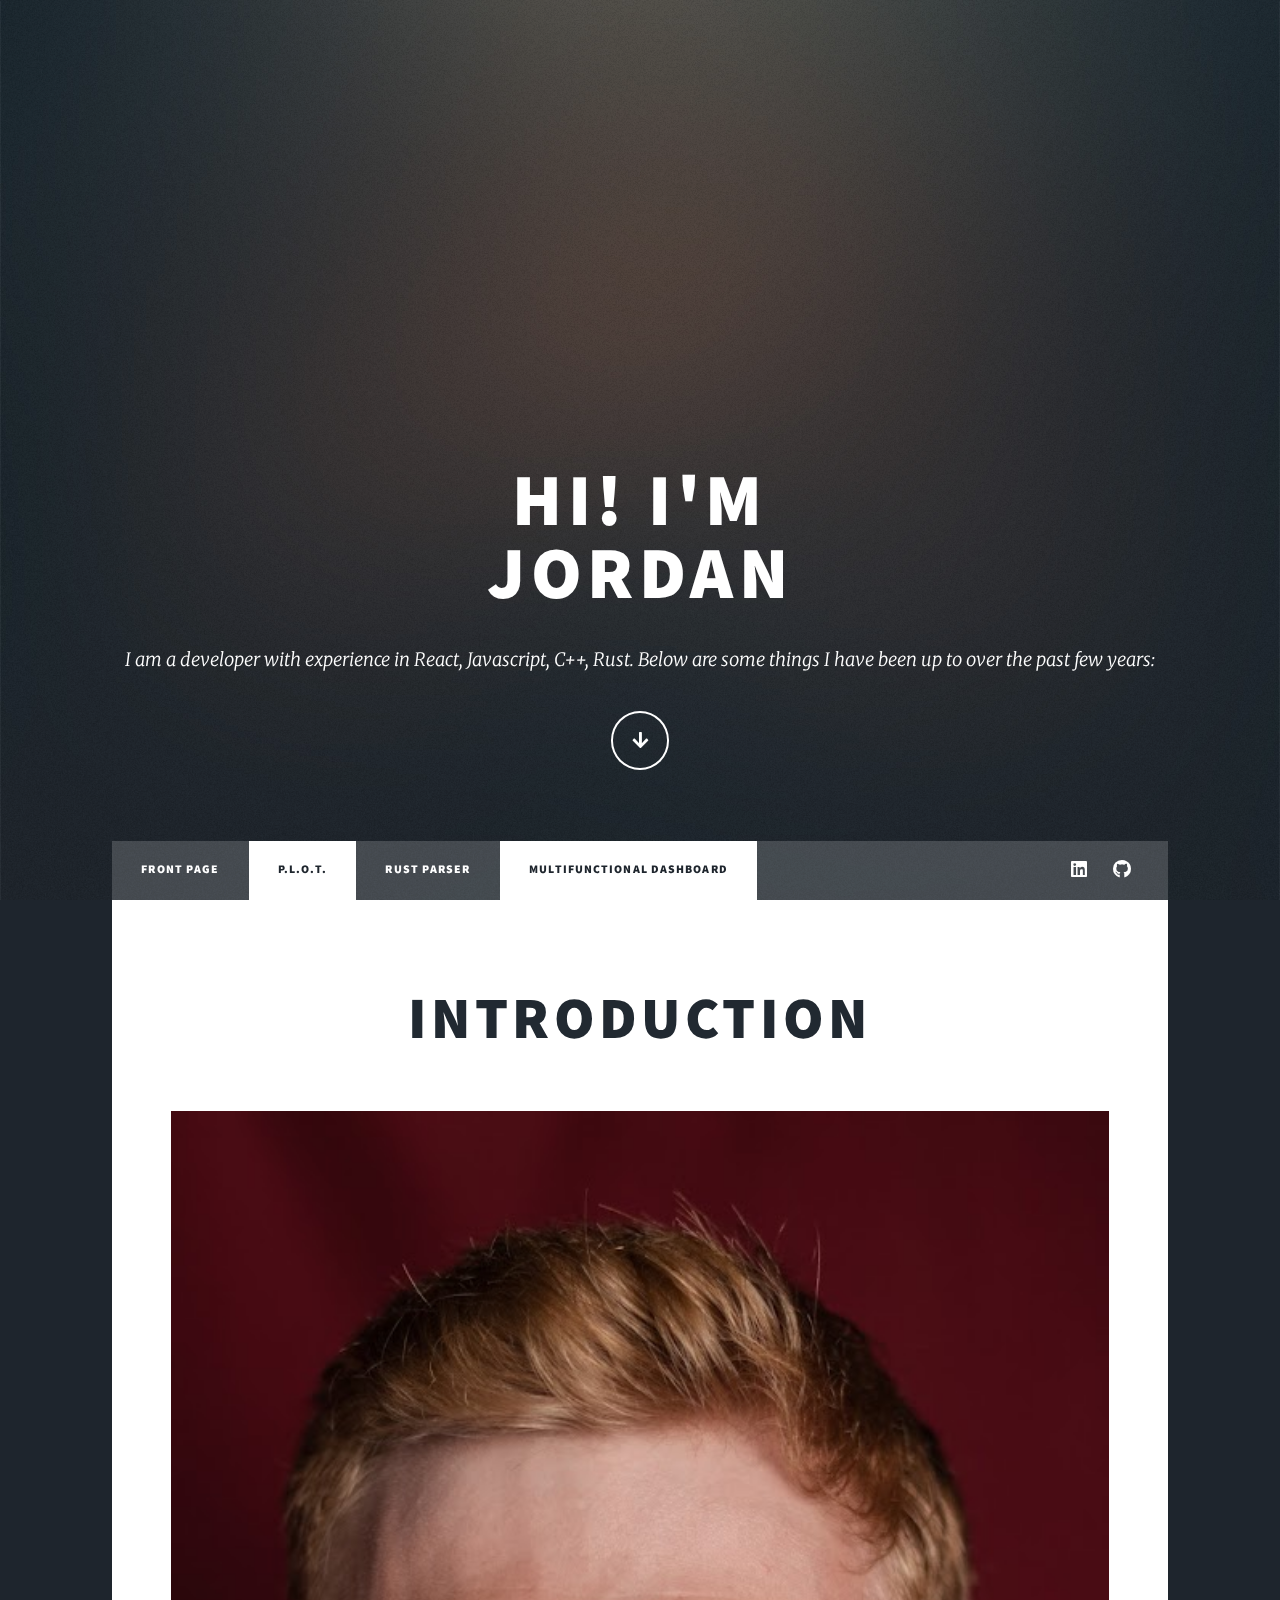
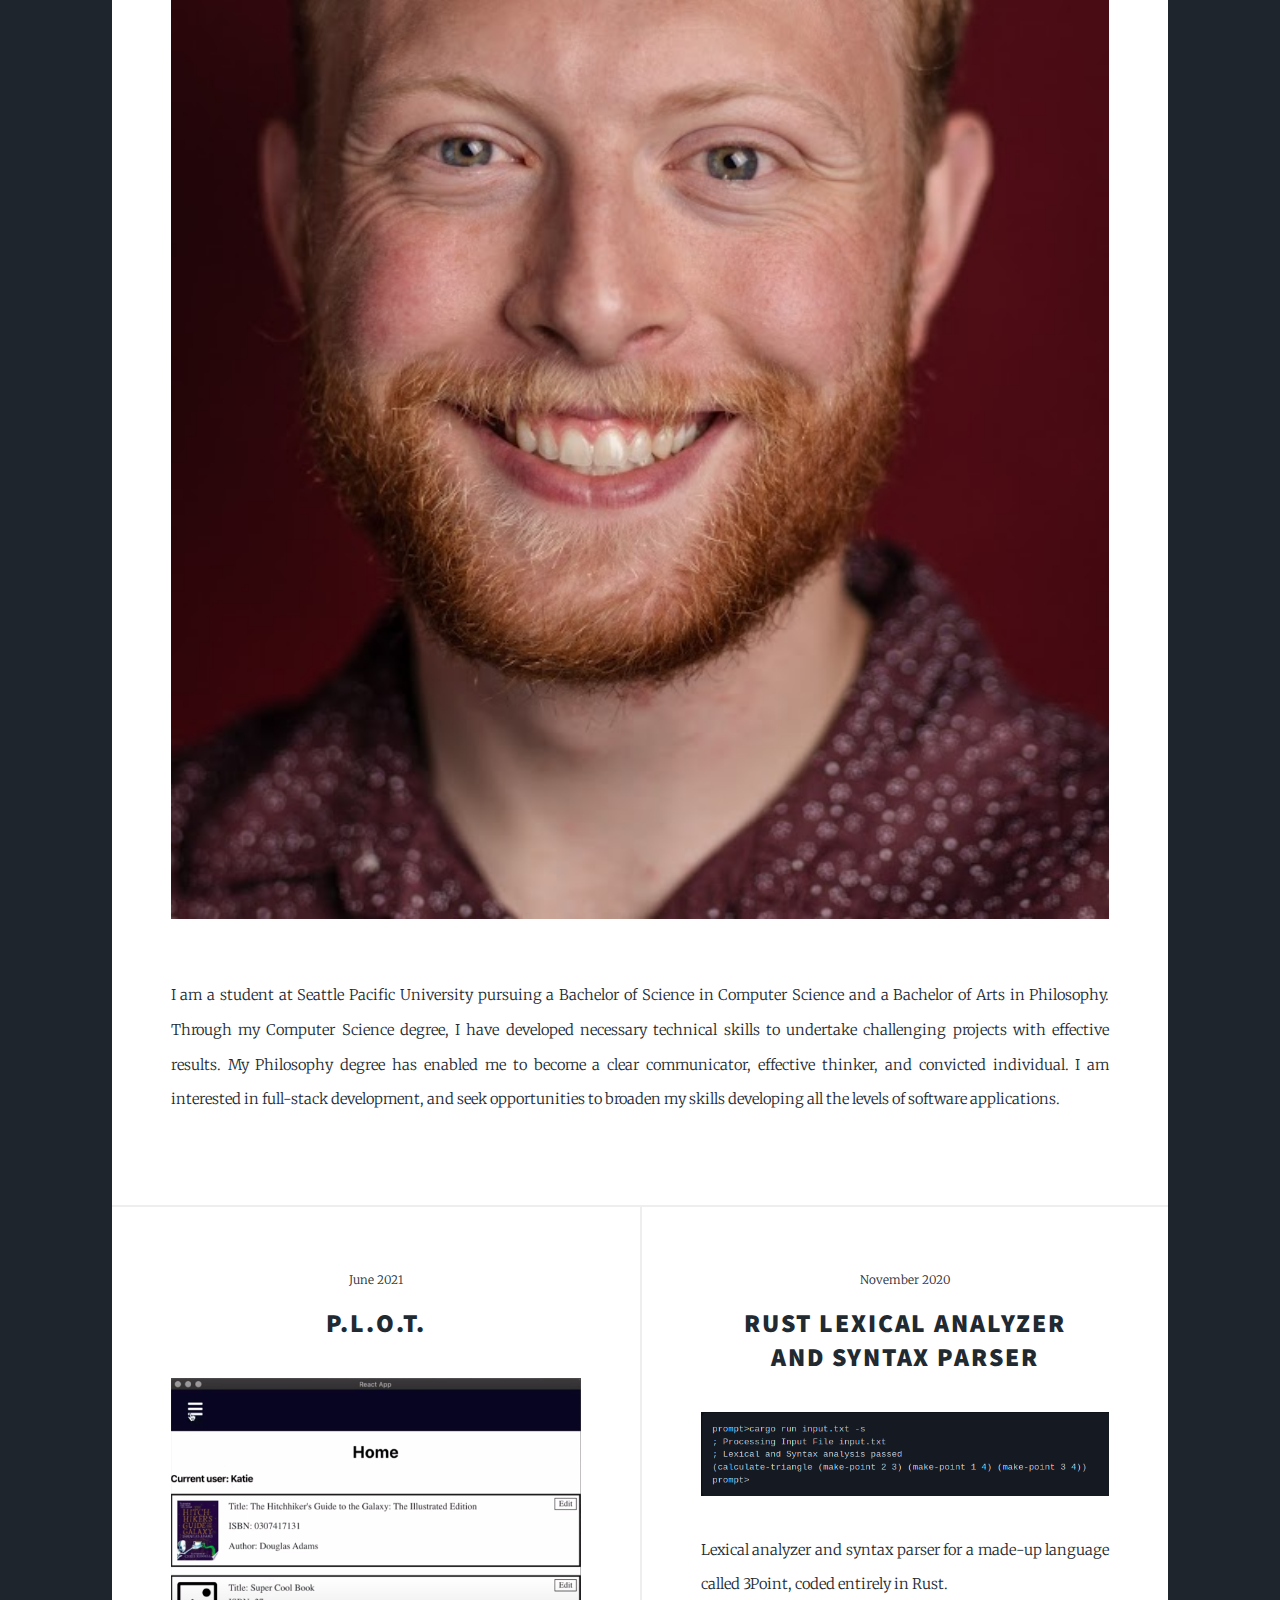
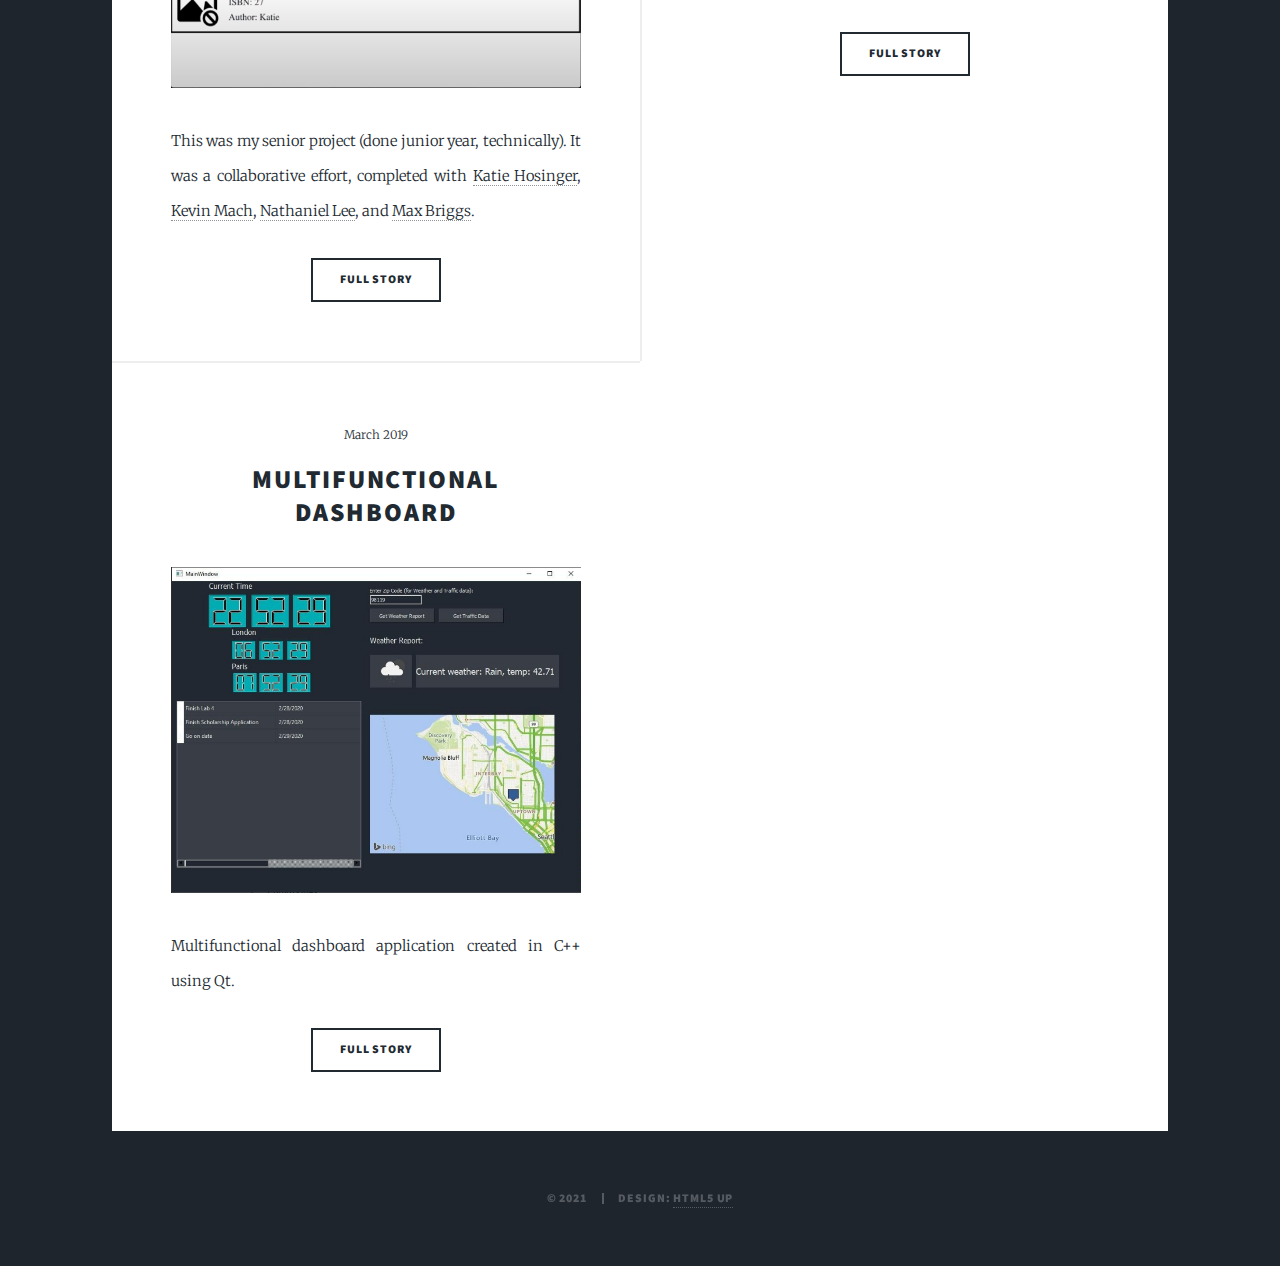
==== commit 94c4752b: "Updated languages" ====
--- a/index.html
+++ b/index.html
@@ -21,7 +21,7 @@
 					<div id="intro">
 						<h1>Hi! I'm<br />
 						Jordan</h1>
-						<p>I am a developer with experience mainly in C++, Rust, ReactJS, and NodeJS. Below are some things I have been up to over the past few years:</p>
+						<p>I am a developer with experience in React, Javascript, C++, Rust. Below are some things I have been up to over the past few years:</p>
 						<ul class="actions">
 							<li><a href="#header" class="button icon solid solo fa-arrow-down scrolly">Continue</a></li>
 						</ul>
@@ -115,4 +115,4 @@
 			<script src="assets/js/main.js"></script>
 
 	</body>
-</html>+</html>
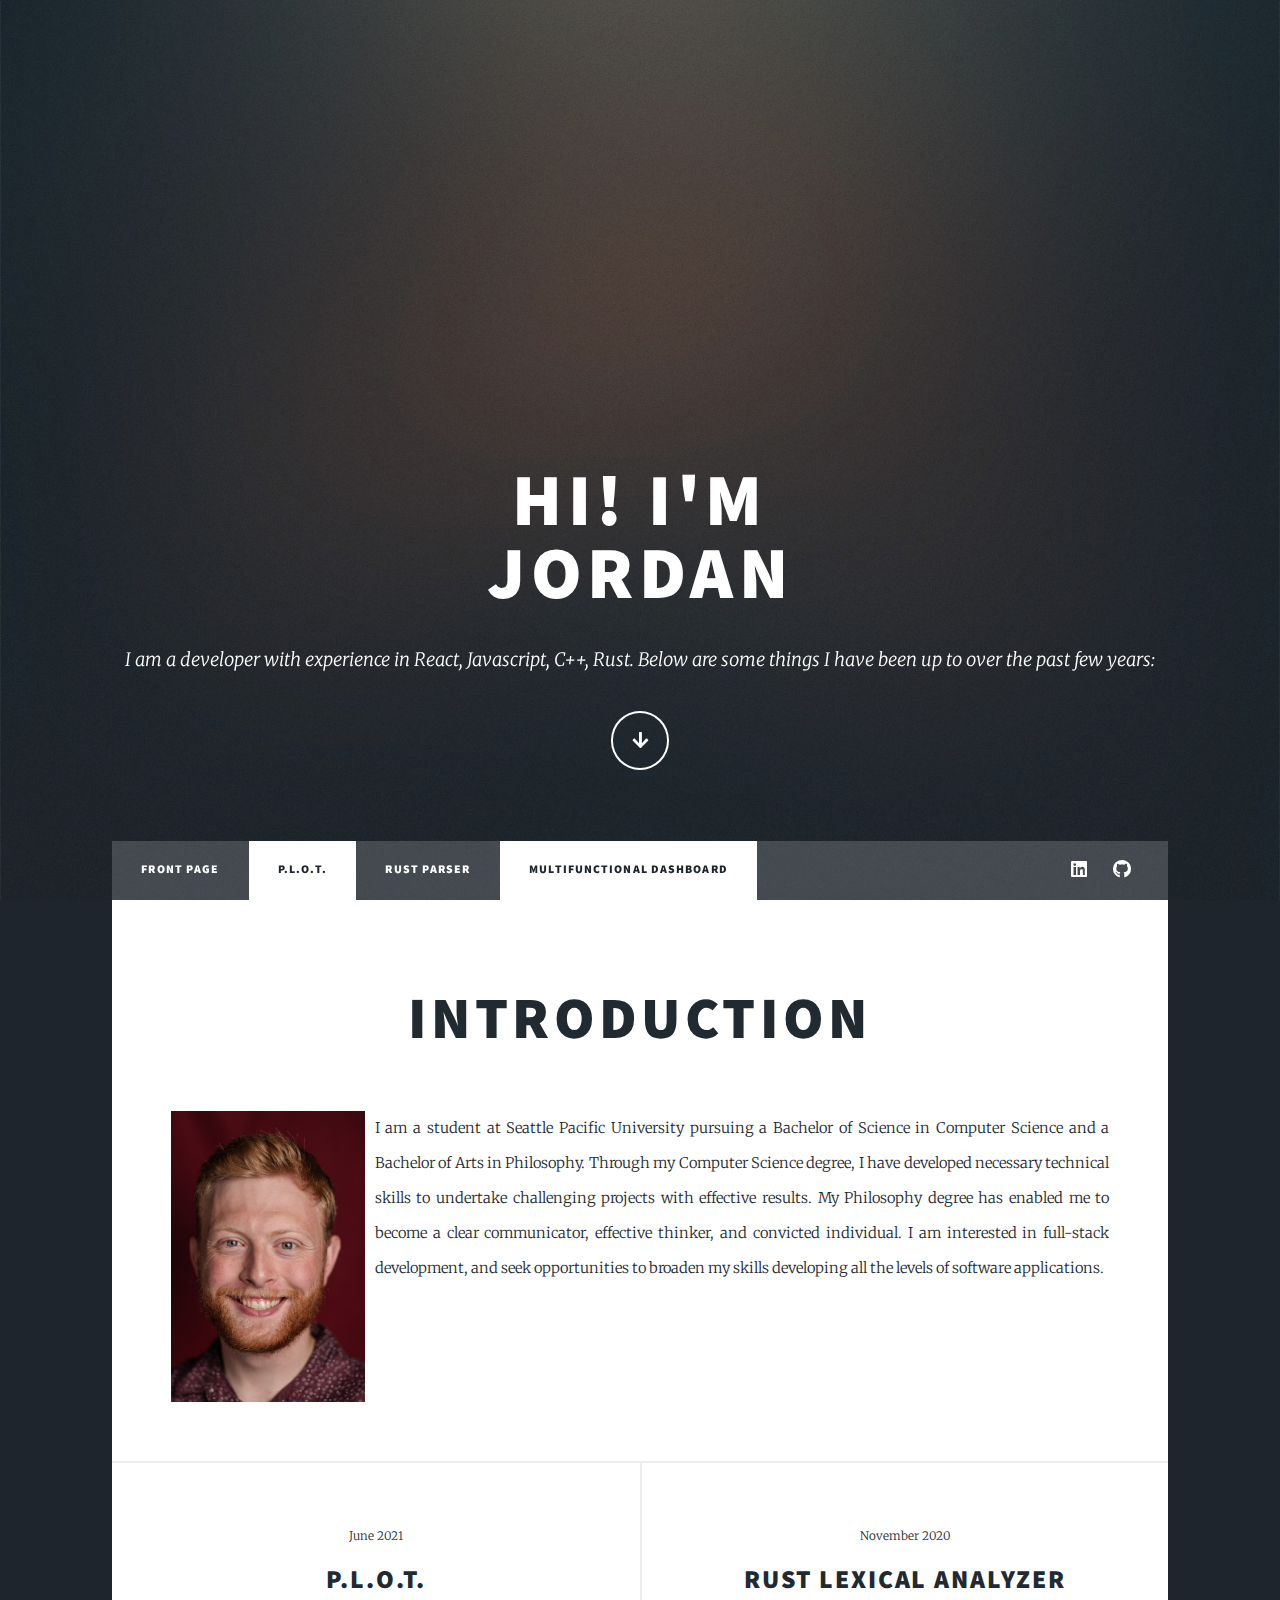
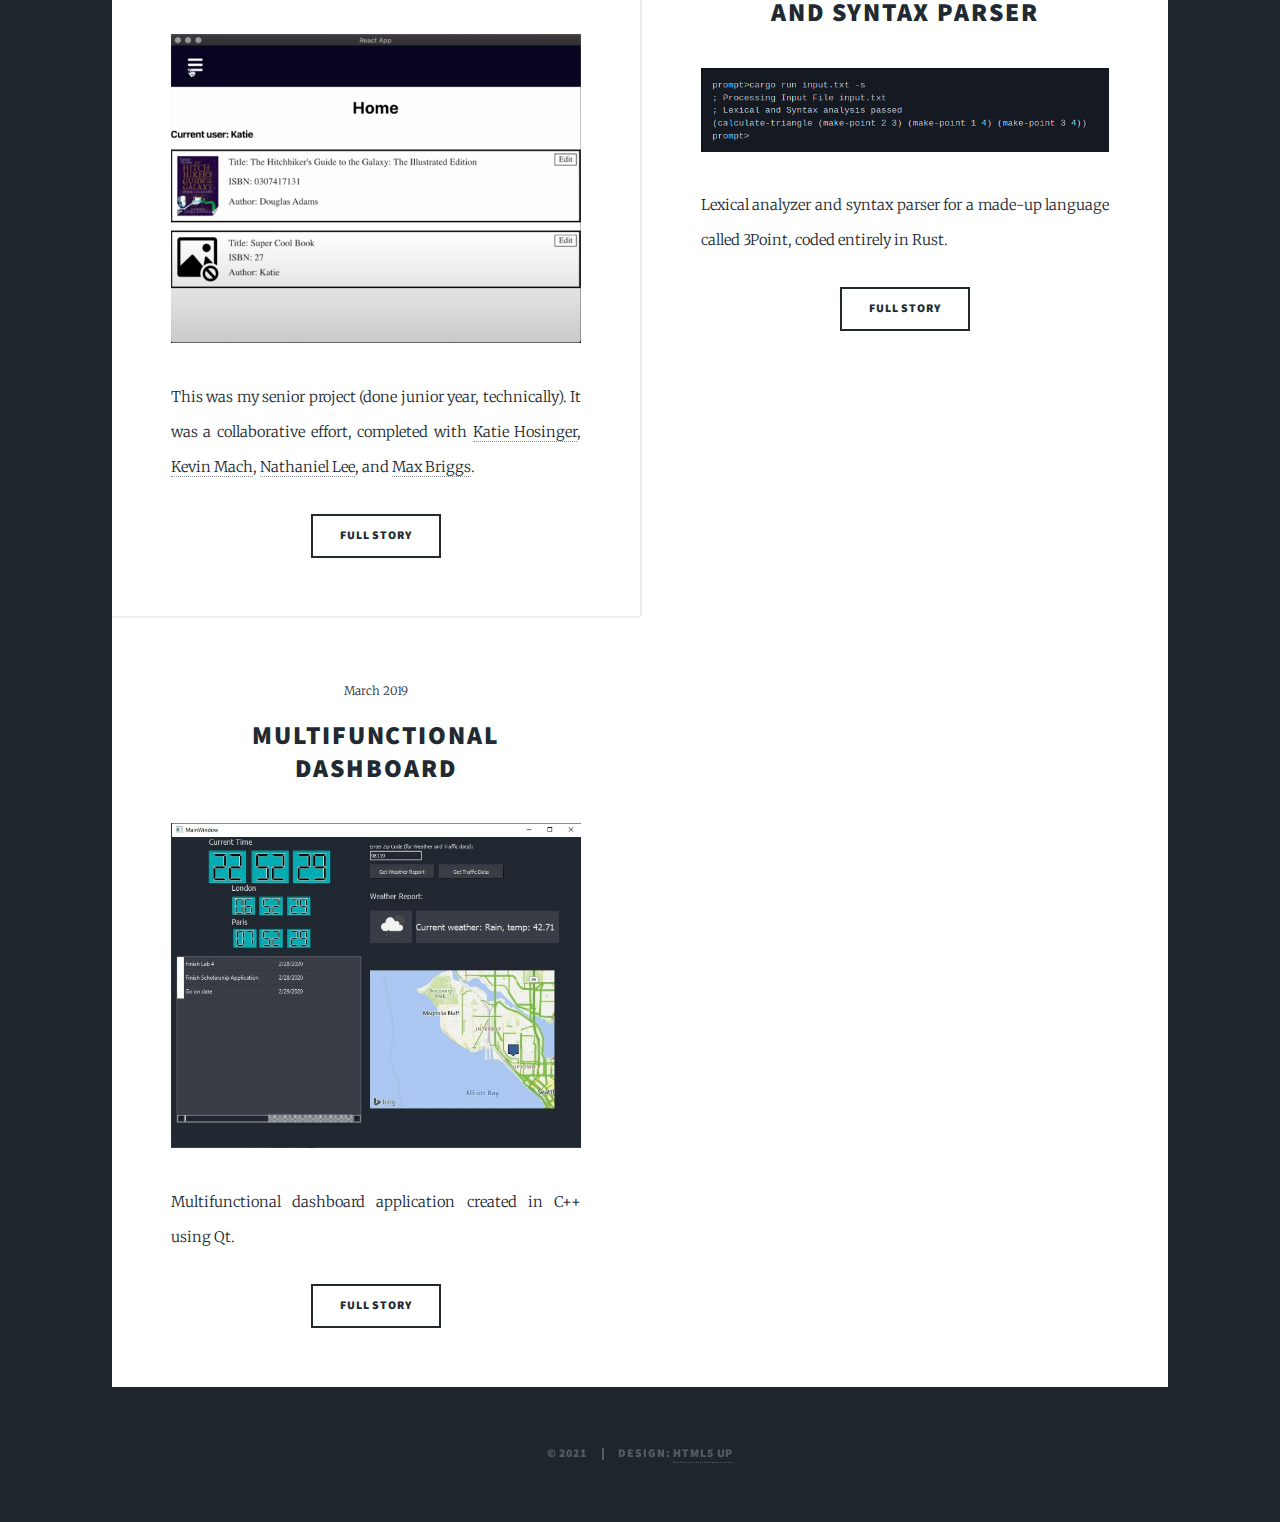
==== commit 7e6b7276: "reposition image and blurb side-by-side" ====
--- a/index.html
+++ b/index.html
@@ -54,8 +54,10 @@
 									<h2><a href="#">Introduction<br /></a></h2>
 	
 								</header>
-								<a href="#" class="image main"><img src="images/Jordan.jpg" alt="" /></a>
-								<p>I am a student at Seattle Pacific University pursuing a Bachelor of Science in Computer Science and a Bachelor of Arts in Philosophy. Through my Computer Science degree, I have developed necessary technical skills to undertake challenging projects with effective results. My Philosophy degree has enabled me to become a clear communicator, effective thinker, and convicted individual. I am interested in full-stack development, and seek opportunities to broaden my skills developing all the levels of software applications.</p>
+								<div style="display: flex; flex-direction: row;">
+									<a href="https://www.github.com/jmielbrecht" class="image main"><img class="profile" src="images/Jordan.jpg" alt="" /></a>
+									<p>I am a student at Seattle Pacific University pursuing a Bachelor of Science in Computer Science and a Bachelor of Arts in Philosophy. Through my Computer Science degree, I have developed necessary technical skills to undertake challenging projects with effective results. My Philosophy degree has enabled me to become a clear communicator, effective thinker, and convicted individual. I am interested in full-stack development, and seek opportunities to broaden my skills developing all the levels of software applications.</p>
+								</div>
 							</article>
 
 						<!-- Posts -->
--- a/assets/css/main.css
+++ b/assets/css/main.css
@@ -1,10 +1,10 @@
 @import url(fontawesome-all.min.css);
 @import url("https://fonts.googleapis.com/css?family=Merriweather:300,700,300italic,700italic|Source+Sans+Pro:900");
 
-/*
-	Massively by HTML5 UP
-	html5up.net | @ajlkn
-	Free for personal and commercial use under the CCA 3.0 license (html5up.net/license)
+/*
+	Massively by HTML5 UP
+	html5up.net | @ajlkn
+	Free for personal and commercial use under the CCA 3.0 license (html5up.net/license)
 */
 
 html, body, div, span, applet, object,
@@ -70,6 +70,10 @@
 	-webkit-appearance: none;
 	-ms-appearance: none;
 	appearance: none;
+}
+
+.profile {
+	width: 50%;
 }
 
 /* Basic */
@@ -2634,7 +2638,7 @@
 
 		.image.main {
 			display: block;
-			margin: 4rem 0;
+			margin-right: 10px;
 			width: 100%;
 		}
 
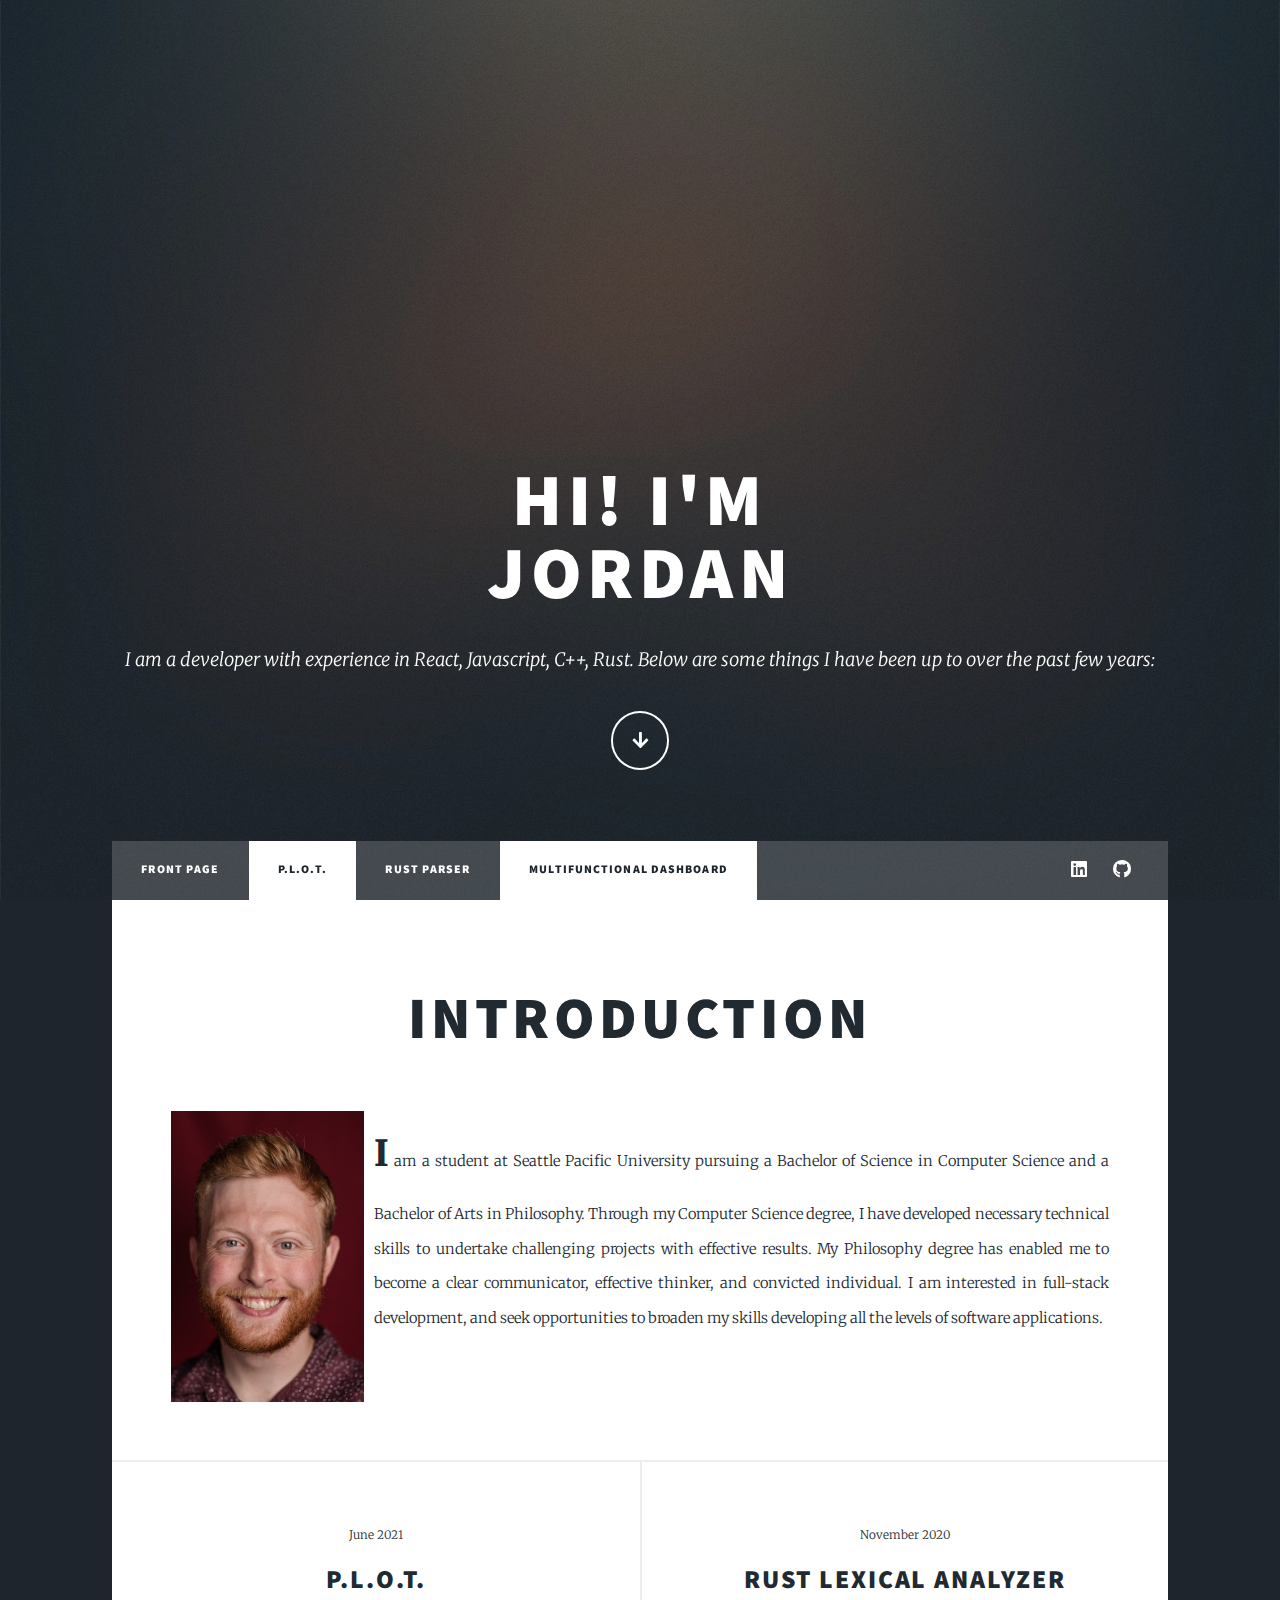
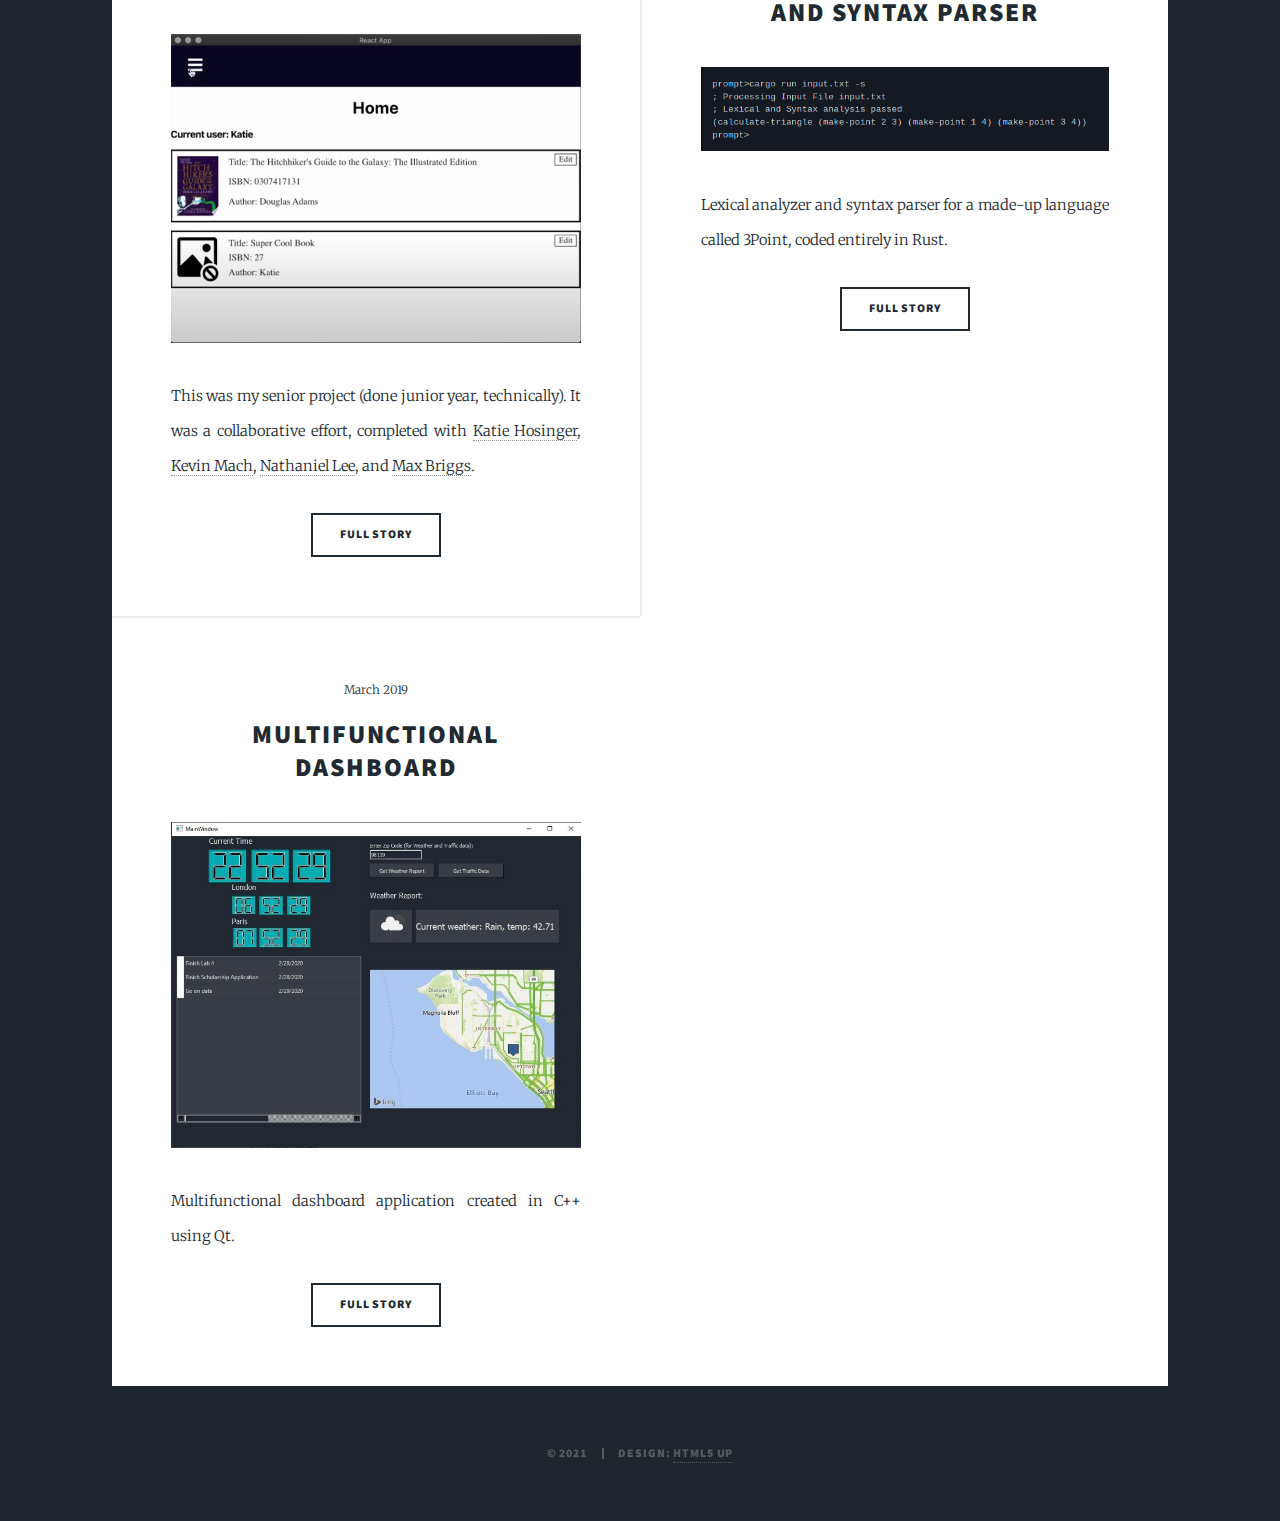
==== commit e4131431: "add first-letter tweak" ====
--- a/index.html
+++ b/index.html
@@ -56,7 +56,7 @@
 								</header>
 								<div style="display: flex; flex-direction: row;">
 									<a href="https://www.github.com/jmielbrecht" class="image main"><img class="profile" src="images/Jordan.jpg" alt="" /></a>
-									<p>I am a student at Seattle Pacific University pursuing a Bachelor of Science in Computer Science and a Bachelor of Arts in Philosophy. Through my Computer Science degree, I have developed necessary technical skills to undertake challenging projects with effective results. My Philosophy degree has enabled me to become a clear communicator, effective thinker, and convicted individual. I am interested in full-stack development, and seek opportunities to broaden my skills developing all the levels of software applications.</p>
+									<p><span class="first-letter">I</span> am a student at Seattle Pacific University pursuing a Bachelor of Science in Computer Science and a Bachelor of Arts in Philosophy. Through my Computer Science degree, I have developed necessary technical skills to undertake challenging projects with effective results. My Philosophy degree has enabled me to become a clear communicator, effective thinker, and convicted individual. I am interested in full-stack development, and seek opportunities to broaden my skills developing all the levels of software applications.</p>
 								</div>
 							</article>
 
--- a/assets/css/main.css
+++ b/assets/css/main.css
@@ -4690,4 +4690,9 @@
 			visibility: visible;
 		}
 
+	}
+
+	.first-letter {
+		font-size: 36px;
+		font-weight: 900;
 	}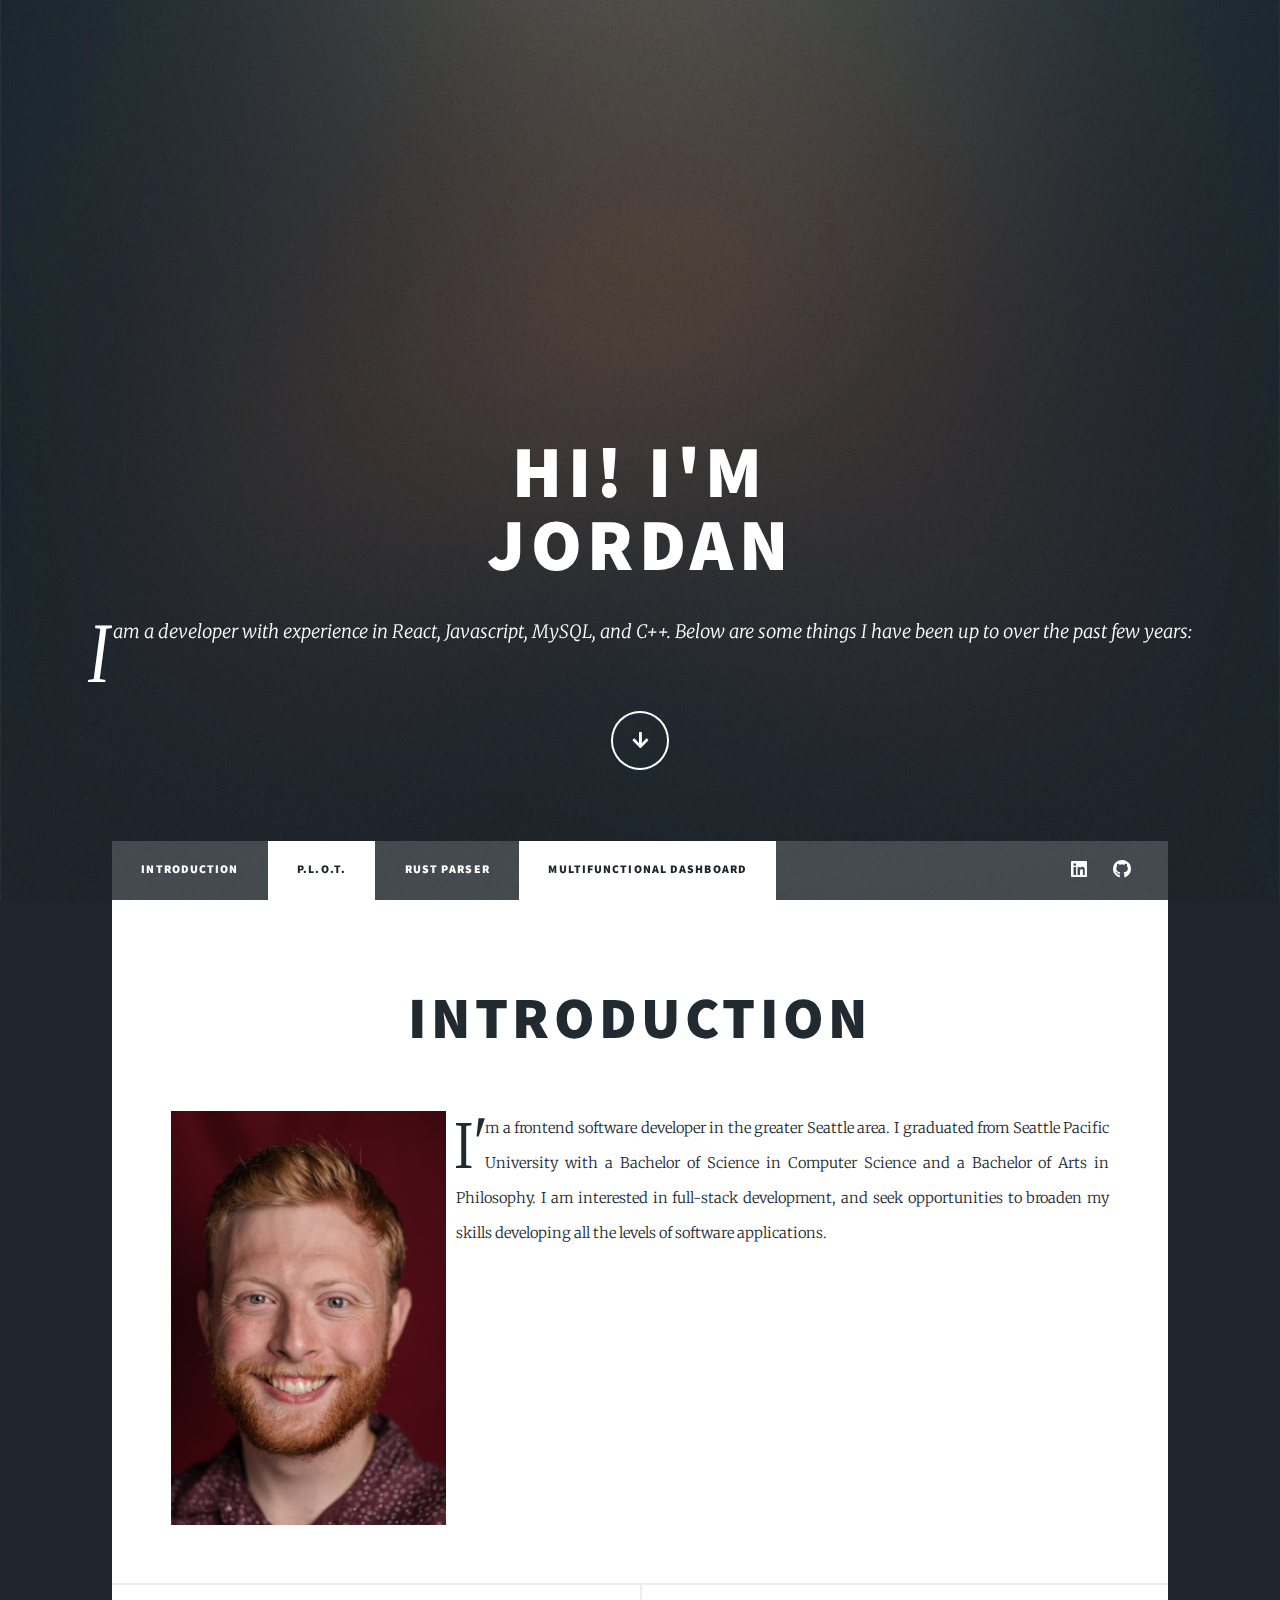
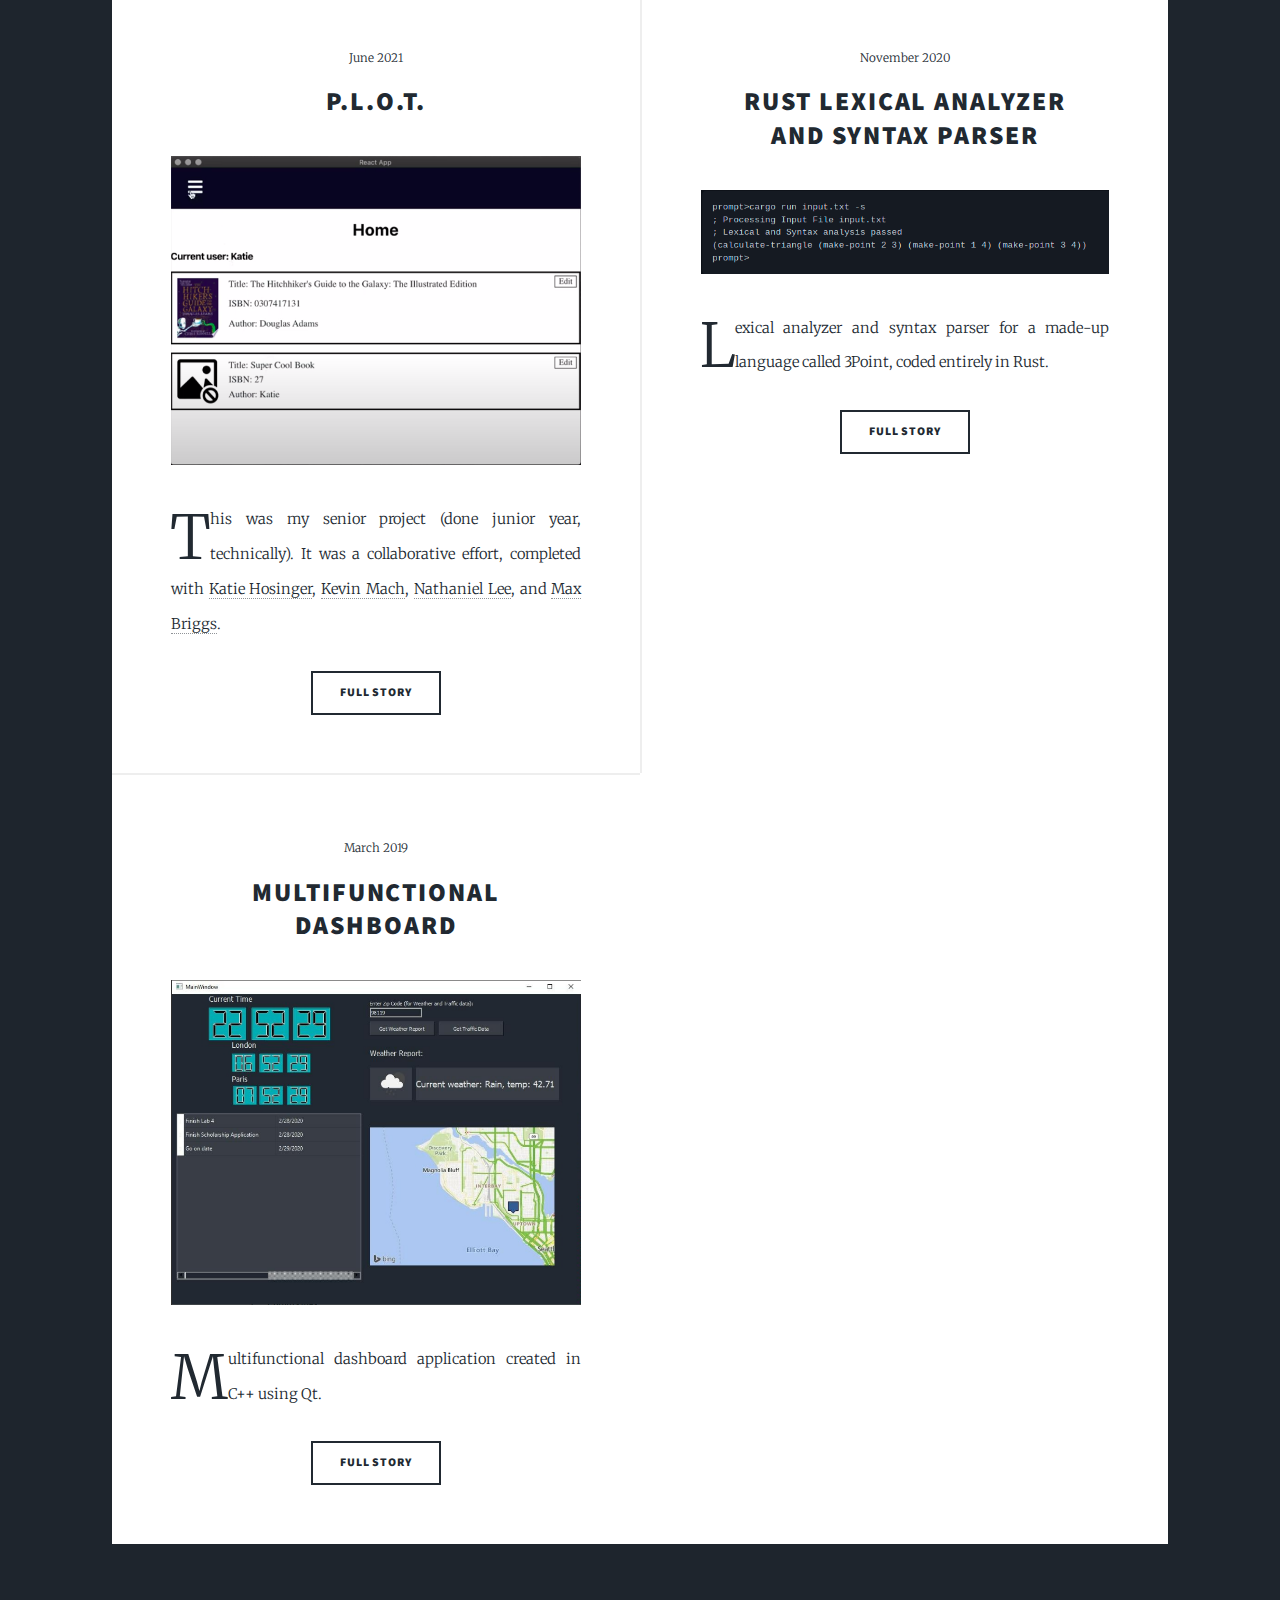
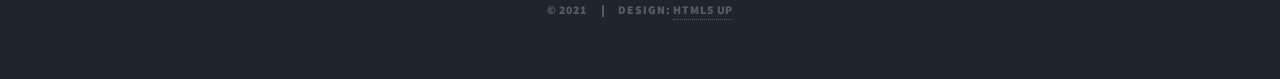
==== commit 23481502: "tweak intro blurb and enlarge first letter" ====
--- a/index.html
+++ b/index.html
@@ -21,7 +21,7 @@
 					<div id="intro">
 						<h1>Hi! I'm<br />
 						Jordan</h1>
-						<p>I am a developer with experience in React, Javascript, C++, Rust. Below are some things I have been up to over the past few years:</p>
+						<p>I am a developer with experience in React, Javascript, MySQL, and C++. Below are some things I have been up to over the past few years:</p>
 						<ul class="actions">
 							<li><a href="#header" class="button icon solid solo fa-arrow-down scrolly">Continue</a></li>
 						</ul>
@@ -34,7 +34,7 @@
 				<!-- Nav -->
 					<nav id="nav">
 						<ul class="links">
-							<li><a href="index.html">Front Page</a></li>
+							<li><a href="index.html">Introduction</a></li>
 							<li class="active"><a href="plot.html">P.L.O.T.</a></li>
 							<li><a href="rust-parser.html">Rust Parser</a></li>
 							<li class="active"><a href="dashboard-app.html">Multifunctional Dashboard</a></li>
@@ -56,7 +56,13 @@
 								</header>
 								<div style="display: flex; flex-direction: row;">
 									<a href="https://www.github.com/jmielbrecht" class="image main"><img class="profile" src="images/Jordan.jpg" alt="" /></a>
-									<p><span class="first-letter">I</span> am a student at Seattle Pacific University pursuing a Bachelor of Science in Computer Science and a Bachelor of Arts in Philosophy. Through my Computer Science degree, I have developed necessary technical skills to undertake challenging projects with effective results. My Philosophy degree has enabled me to become a clear communicator, effective thinker, and convicted individual. I am interested in full-stack development, and seek opportunities to broaden my skills developing all the levels of software applications.</p>
+									<p>
+										I'm a frontend software developer in the greater Seattle area. 
+										I graduated from Seattle Pacific University with a Bachelor of Science 
+										in Computer Science and a Bachelor of Arts in Philosophy. I am interested 
+										in full-stack development, and seek opportunities to broaden my skills developing 
+										all the levels of software applications.
+									</p>
 								</div>
 							</article>
 
--- a/assets/css/main.css
+++ b/assets/css/main.css
@@ -182,6 +182,10 @@
 	p {
 		text-align: justify;
 		margin: 0 0 2rem 0;
+	}
+
+	p::first-letter {
+		initial-letter: 2;
 	}
 
 	h1, h2, h3, h4, h5, h6 {
@@ -4692,7 +4696,7 @@
 
 	}
 
-	.first-letter {
+	/* .first-letter {
 		font-size: 36px;
 		font-weight: 900;
-	}+	} */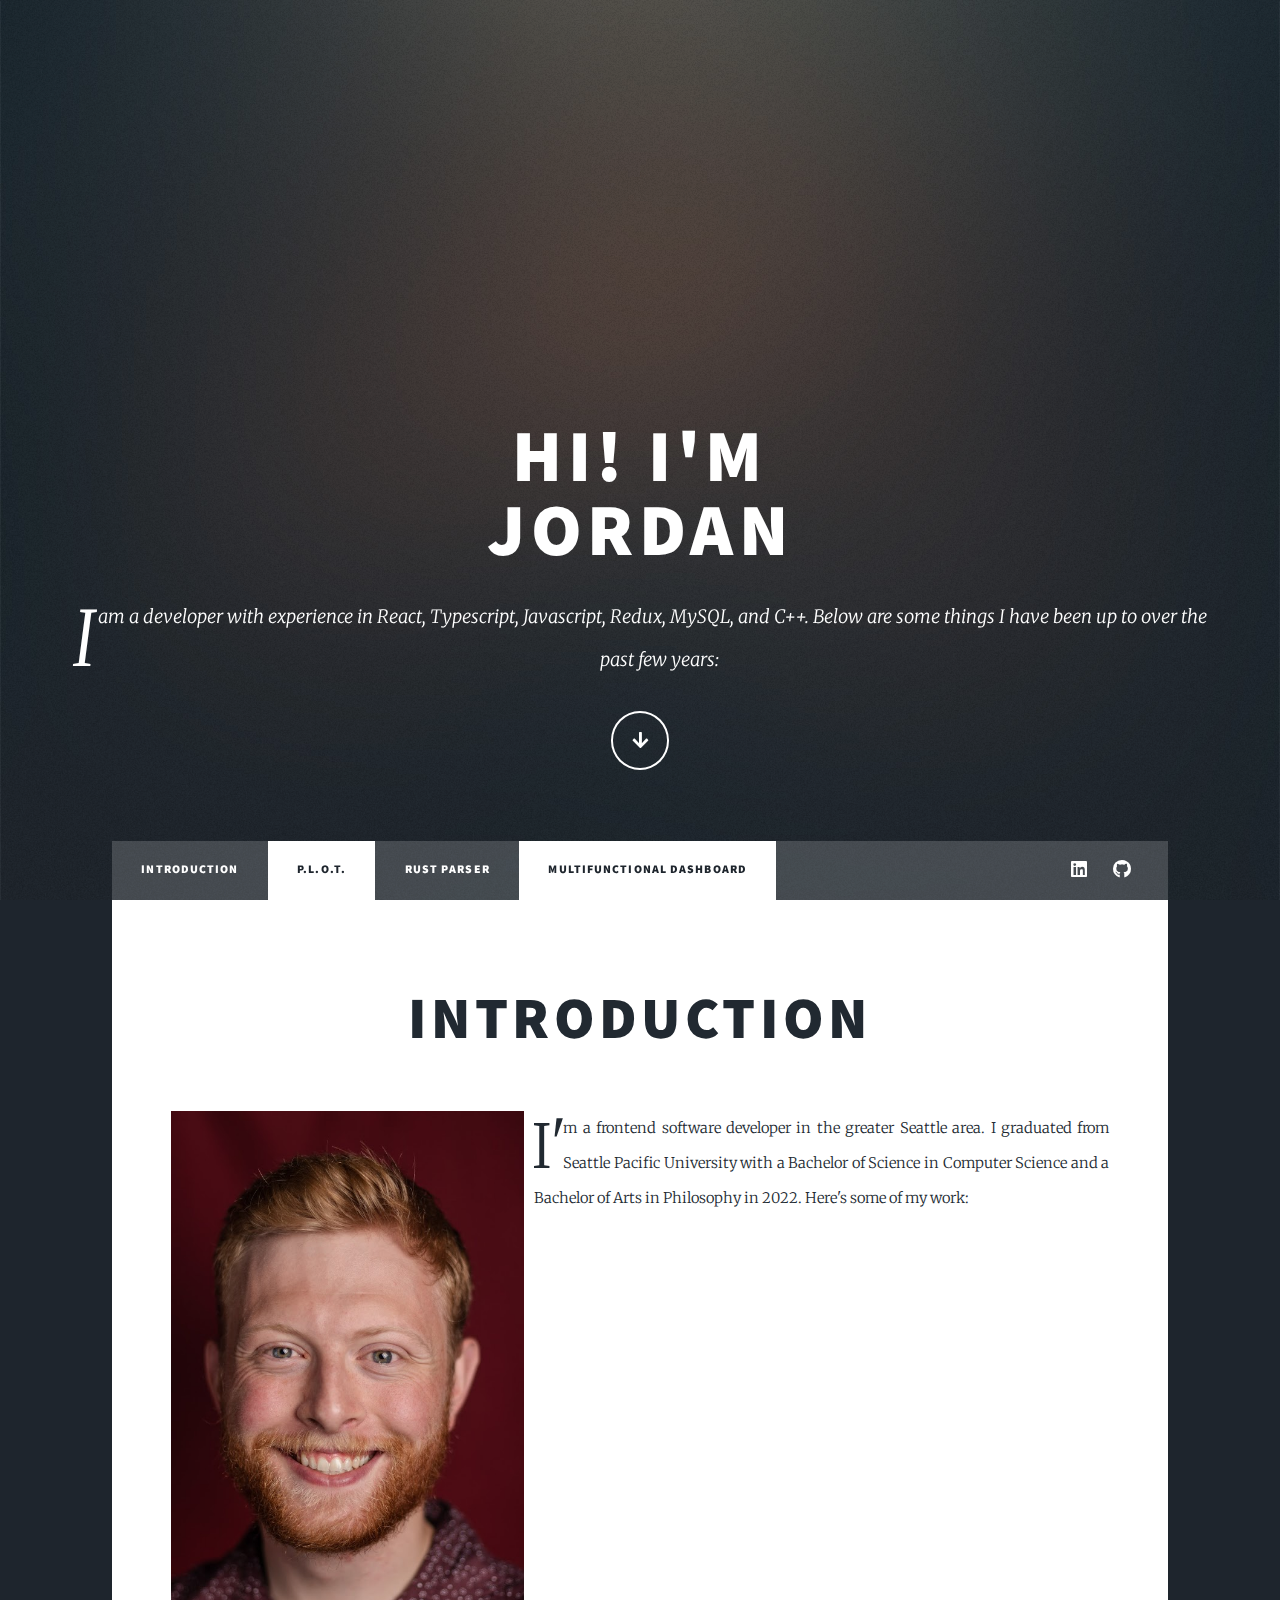
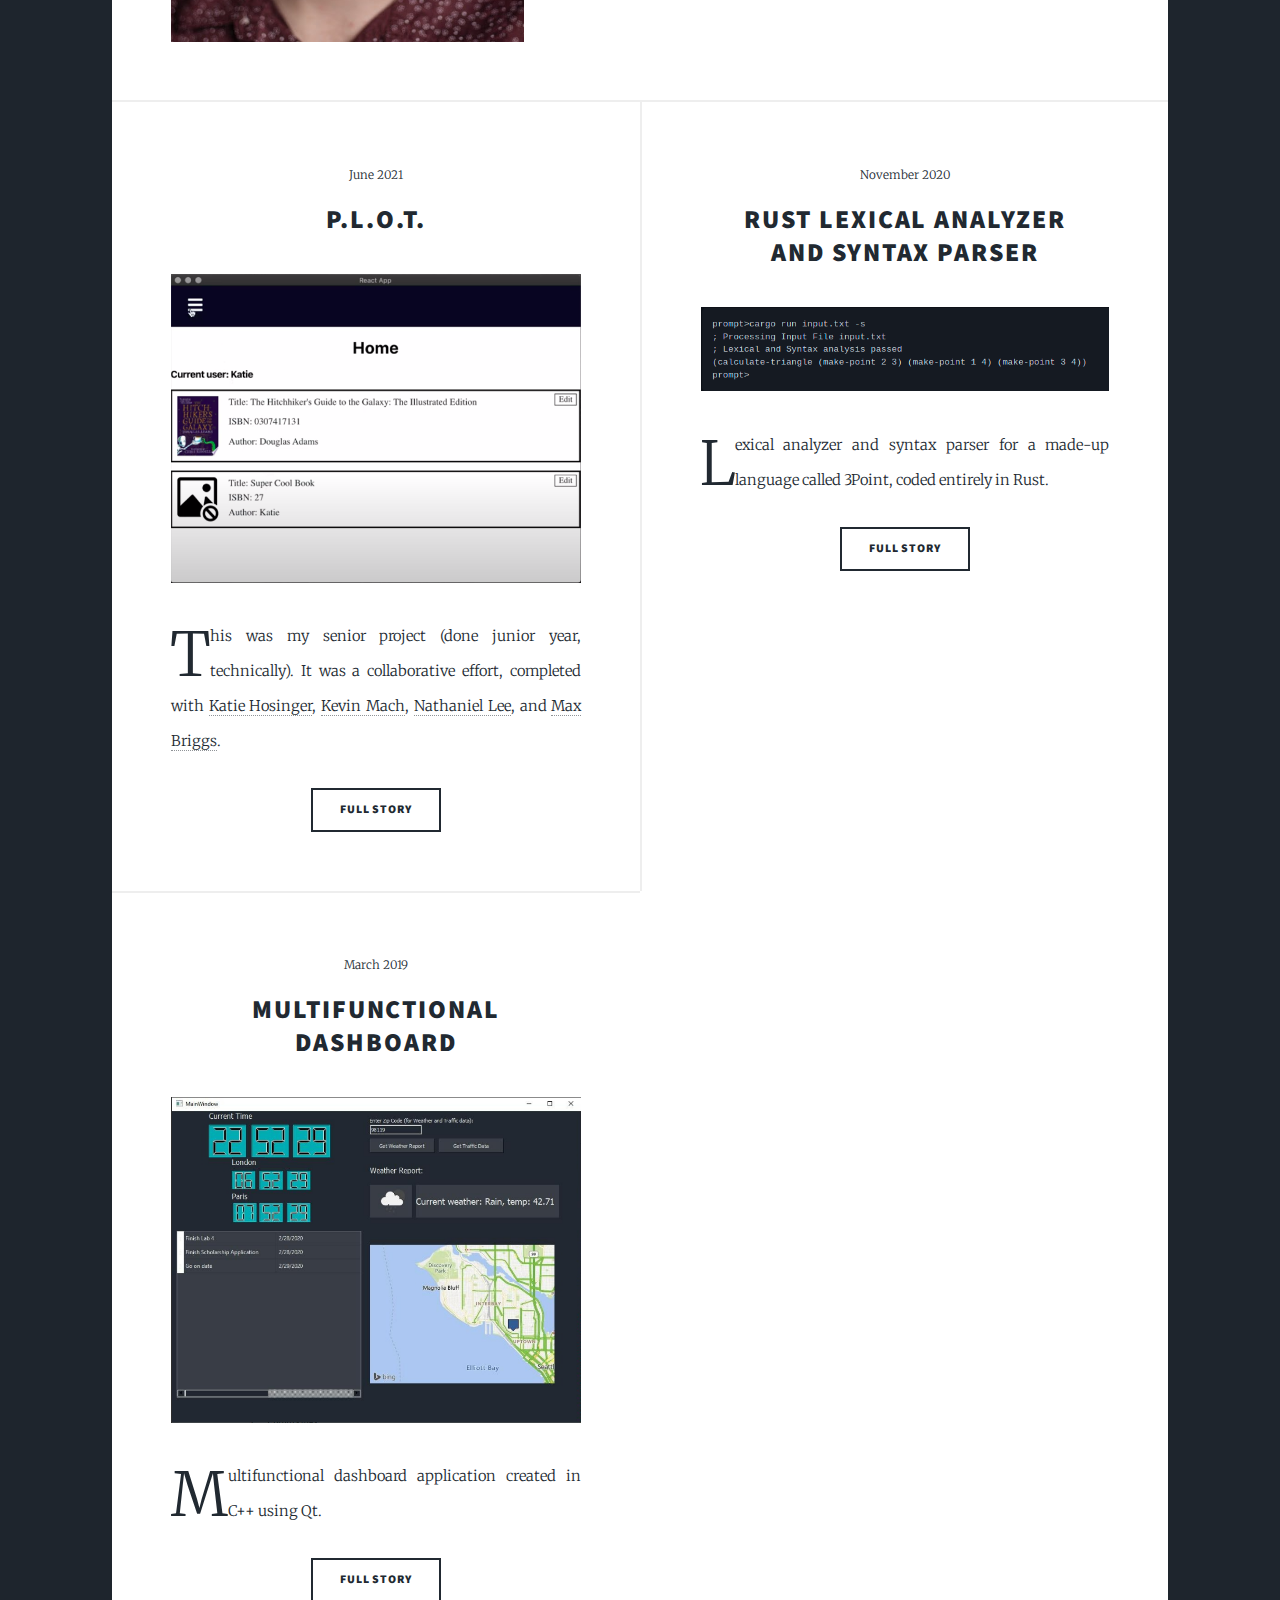
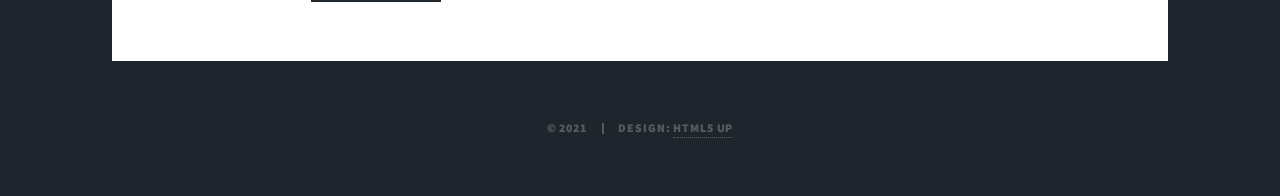
==== commit 183ab977: "change blurb more" ====
--- a/index.html
+++ b/index.html
@@ -21,7 +21,7 @@
 					<div id="intro">
 						<h1>Hi! I'm<br />
 						Jordan</h1>
-						<p>I am a developer with experience in React, Javascript, MySQL, and C++. Below are some things I have been up to over the past few years:</p>
+						<p>I am a developer with experience in React, Typescript, Javascript, Redux, MySQL, and C++. Below are some things I have been up to over the past few years:</p>
 						<ul class="actions">
 							<li><a href="#header" class="button icon solid solo fa-arrow-down scrolly">Continue</a></li>
 						</ul>
@@ -59,9 +59,7 @@
 									<p>
 										I'm a frontend software developer in the greater Seattle area. 
 										I graduated from Seattle Pacific University with a Bachelor of Science 
-										in Computer Science and a Bachelor of Arts in Philosophy. I am interested 
-										in full-stack development, and seek opportunities to broaden my skills developing 
-										all the levels of software applications.
+										in Computer Science and a Bachelor of Arts in Philosophy in 2022. Here's some of my work:
 									</p>
 								</div>
 							</article>
